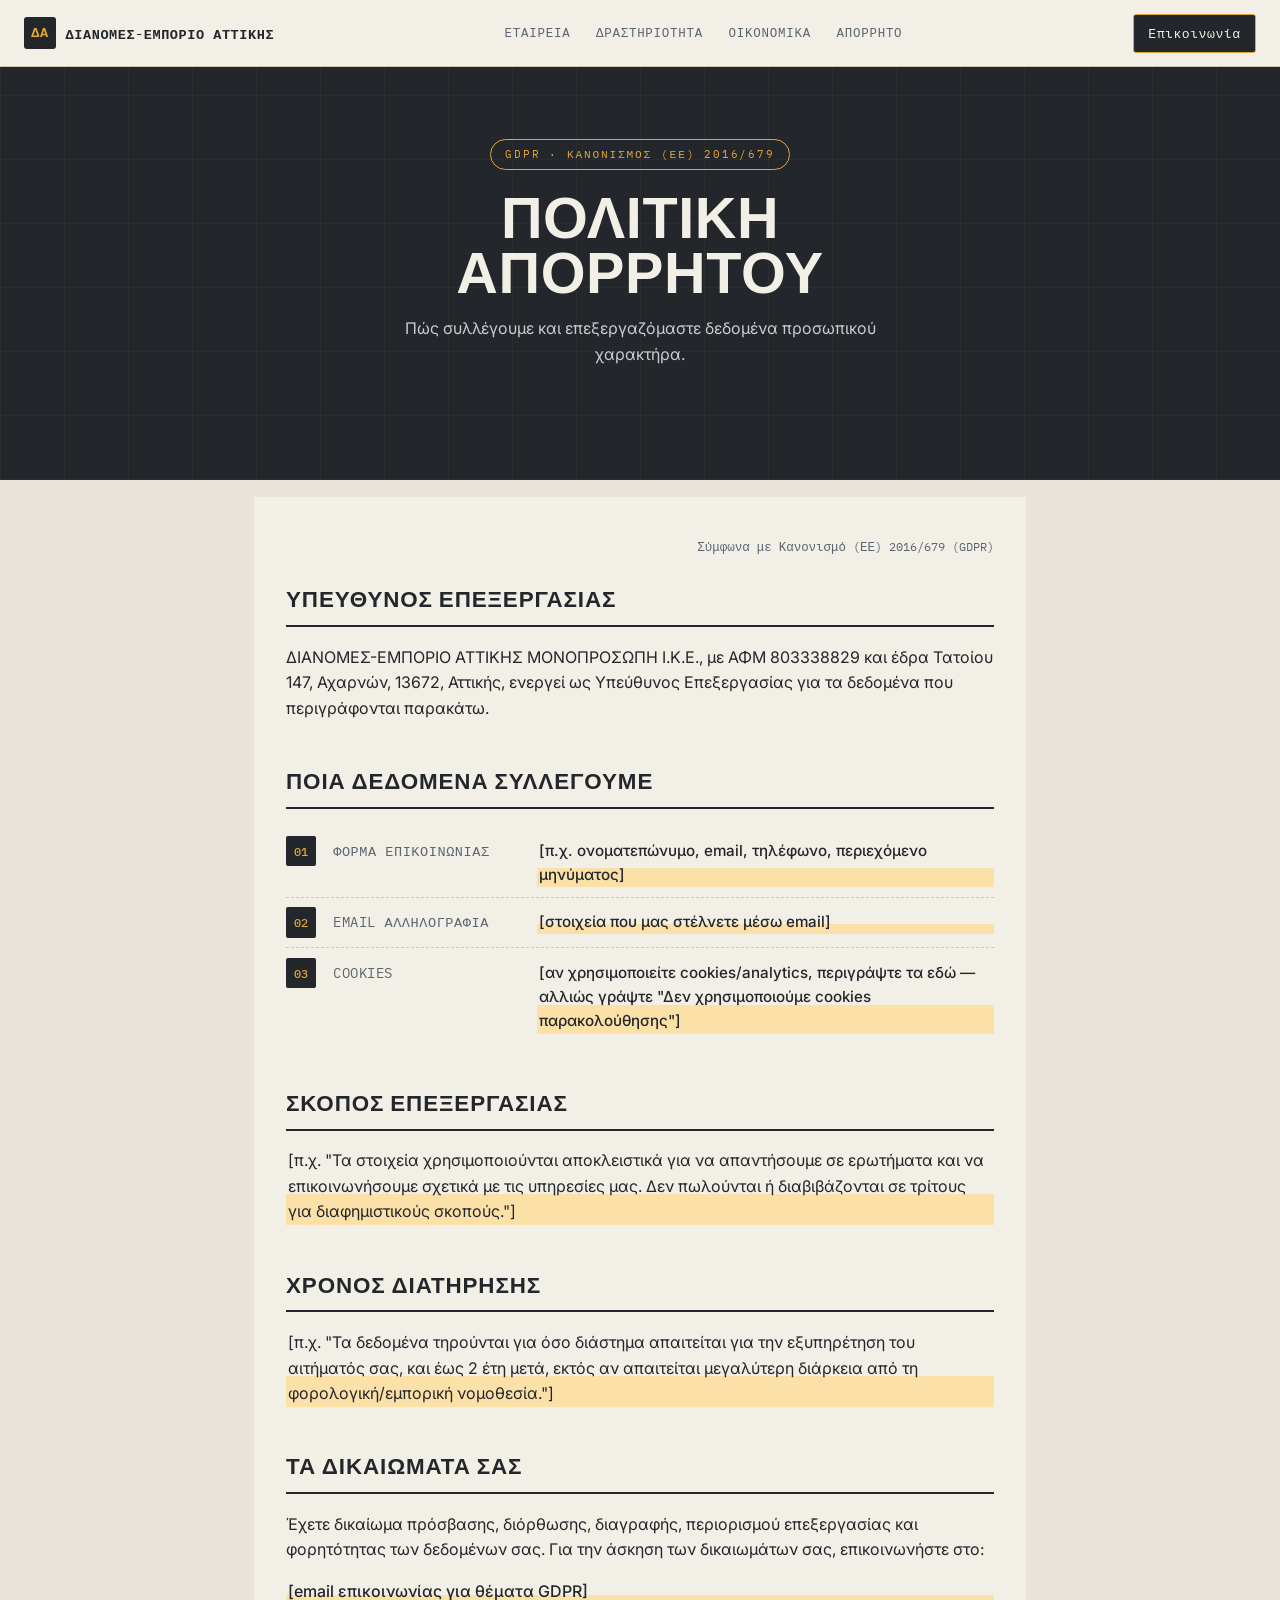
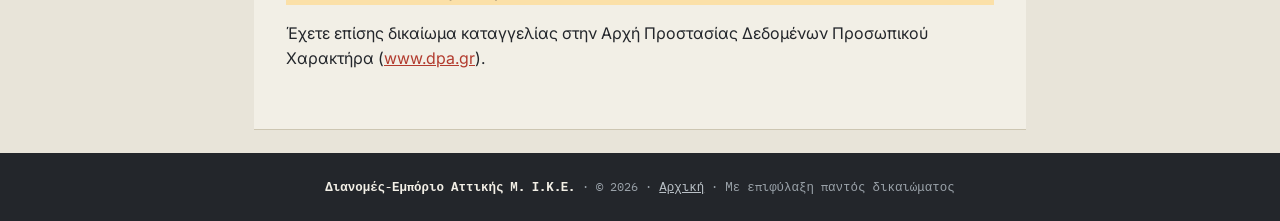
==== privacy.html @ b938668a "Add files via upload" ====
<!DOCTYPE html>
<html lang="el">
<head>
<meta charset="UTF-8">
<meta name="viewport" content="width=device-width, initial-scale=1.0">
<title>Πολιτική Απορρήτου — Διανομές-Εμπόριο Αττικής Μ. Ι.Κ.Ε.</title>
<link rel="preconnect" href="https://fonts.googleapis.com">
<link rel="preconnect" href="https://fonts.gstatic.com" crossorigin>
<link href="https://fonts.googleapis.com/css2?family=Big+Shoulders+Display:wght@600;800&family=Inter:wght@400;500;600&family=IBM+Plex+Mono:wght@400;500&display=swap" rel="stylesheet">
<link rel="stylesheet" href="style.css">
</head>
<body>

<div class="topnav">
  <a class="brand" href="index.html">
    <span class="mark">ΔΑ</span>
    ΔΙΑΝΟΜΕΣ-ΕΜΠΟΡΙΟ ΑΤΤΙΚΗΣ
  </a>
  <ul>
    <li><a href="index.html#company">Εταιρεία</a></li>
    <li><a href="index.html#activity">Δραστηριότητα</a></li>
    <li><a href="index.html#financials">Οικονομικά</a></li>
    <li><a href="privacy.html">Απόρρητο</a></li>
  </ul>
  <a class="btn cta" href="mailto:PLACEHOLDER@example.gr">Επικοινωνία</a>
</div>

<section class="hero">
  <div class="hero-inner">
    <span class="pill">GDPR · Κανονισμός (ΕΕ) 2016/679</span>
    <h1>Πολιτική<br>Απορρήτου</h1>
    <p class="lede">Πώς συλλέγουμε και επεξεργαζόμαστε δεδομένα προσωπικού χαρακτήρα.</p>
  </div>
</section>

<main>
  <div class="sheet">
    <p class="doc-no">Σύμφωνα με Κανονισμό (ΕΕ) 2016/679 (GDPR)</p>

    <section>
      <h2>Υπεύθυνος Επεξεργασίας</h2>
      <p>ΔΙΑΝΟΜΕΣ-ΕΜΠΟΡΙΟ ΑΤΤΙΚΗΣ ΜΟΝΟΠΡΟΣΩΠΗ Ι.Κ.Ε., με ΑΦΜ 803338829 και έδρα Τατοίου 147, Αχαρνών, 13672, Αττικής, ενεργεί ως Υπεύθυνος Επεξεργασίας για τα δεδομένα που περιγράφονται παρακάτω.</p>
    </section>

    <section>
      <h2>Ποια Δεδομένα Συλλέγουμε</h2>
      <div class="manifest-row">
        <span class="idx">01</span>
        <span class="label">Φόρμα Επικοινωνίας</span>
        <span class="value placeholder">[π.χ. ονοματεπώνυμο, email, τηλέφωνο, περιεχόμενο μηνύματος]</span>
      </div>
      <div class="manifest-row">
        <span class="idx">02</span>
        <span class="label">Email Αλληλογραφία</span>
        <span class="value placeholder">[στοιχεία που μας στέλνετε μέσω email]</span>
      </div>
      <div class="manifest-row">
        <span class="idx">03</span>
        <span class="label">Cookies</span>
        <span class="value placeholder">[αν χρησιμοποιείτε cookies/analytics, περιγράψτε τα εδώ — αλλιώς γράψτε "Δεν χρησιμοποιούμε cookies παρακολούθησης"]</span>
      </div>
    </section>

    <section>
      <h2>Σκοπός Επεξεργασίας</h2>
      <p class="placeholder">[π.χ. "Τα στοιχεία χρησιμοποιούνται αποκλειστικά για να απαντήσουμε σε ερωτήματα και να επικοινωνήσουμε σχετικά με τις υπηρεσίες μας. Δεν πωλούνται ή διαβιβάζονται σε τρίτους για διαφημιστικούς σκοπούς."]</p>
    </section>

    <section>
      <h2>Χρόνος Διατήρησης</h2>
      <p class="placeholder">[π.χ. "Τα δεδομένα τηρούνται για όσο διάστημα απαιτείται για την εξυπηρέτηση του αιτήματός σας, και έως 2 έτη μετά, εκτός αν απαιτείται μεγαλύτερη διάρκεια από τη φορολογική/εμπορική νομοθεσία."]</p>
    </section>

    <section>
      <h2>Τα Δικαιώματά σας</h2>
      <p>Έχετε δικαίωμα πρόσβασης, διόρθωσης, διαγραφής, περιορισμού επεξεργασίας και φορητότητας των δεδομένων σας. Για την άσκηση των δικαιωμάτων σας, επικοινωνήστε στο:</p>
      <p class="value placeholder">[email επικοινωνίας για θέματα GDPR]</p>
      <p>Έχετε επίσης δικαίωμα καταγγελίας στην Αρχή Προστασίας Δεδομένων Προσωπικού Χαρακτήρα (<a href="https://www.dpa.gr" target="_blank" rel="noopener">www.dpa.gr</a>).</p>
    </section>

  </div>
</main>

<footer>
  <strong>Διανομές-Εμπόριο Αττικής Μ. Ι.Κ.Ε.</strong> · © <span id="year"></span> · <a href="index.html">Αρχική</a> · Με επιφύλαξη παντός δικαιώματος
</footer>

<script>
  document.getElementById('year').textContent = new Date().getFullYear();
</script>

</body>
</html>
---- style.css ----
:root{
  --ink:#23262b;
  --paper:#e8e4d9;
  --paper-raised:#f2efe6;
  --steel:#5b6570;
  --signal:#e2a53a;
  --stamp:#b23b2e;
  --line:#cdc6b2;
}
*{box-sizing:border-box}
html{scroll-behavior:smooth}
@media (prefers-reduced-motion: reduce){ html{scroll-behavior:auto} }

body{
  margin:0;
  background:var(--paper);
  color:var(--ink);
  font-family:'Inter',Arial,sans-serif;
  line-height:1.6;
}

a{color:var(--stamp)}
a:focus-visible, button:focus-visible{
  outline:3px solid var(--signal);
  outline-offset:2px;
}

/* ===== HEADER: crate stencil band ===== */
.band{
  background:var(--ink);
  color:var(--paper-raised);
  padding:3.5rem 1.5rem 3rem;
  position:relative;
  overflow:hidden;
}
.band-inner{
  max-width:820px;
  margin:0 auto;
  position:relative;
}
.eyebrow{
  font-family:'IBM Plex Mono',monospace;
  font-size:.78rem;
  letter-spacing:.18em;
  text-transform:uppercase;
  color:var(--signal);
  margin:0 0 .9rem;
}
h1{
  font-family:'Big Shoulders Display',sans-serif;
  font-weight:800;
  text-transform:uppercase;
  font-size:clamp(2.4rem, 7vw, 4.4rem);
  line-height:.92;
  letter-spacing:.01em;
  margin:0 0 .6rem;
  color:var(--paper-raised);
}
.tagline{
  font-family:'IBM Plex Mono',monospace;
  font-size:.95rem;
  color:#b9c0c6;
  max-width:38ch;
  margin:0;
}

/* stamp signature element */
.stamp{
  position:absolute;
  top:-.5rem;
  right:0;
  transform:rotate(-9deg);
  border:3px solid var(--stamp);
  color:var(--stamp);
  background:rgba(178,59,46,.06);
  font-family:'IBM Plex Mono',monospace;
  font-size:.72rem;
  letter-spacing:.14em;
  text-transform:uppercase;
  padding:.5rem .8rem;
  border-radius:3px;
  line-height:1.3;
  text-align:center;
}
.stamp span{display:block}
.stamp .big{font-size:.9rem;font-weight:700;letter-spacing:.08em}

/* nav between pages, sits inside the band */
nav.pages{
  margin-top:1.6rem;
  display:flex;
  gap:1.2rem;
  font-family:'IBM Plex Mono',monospace;
  font-size:.85rem;
  text-transform:uppercase;
  letter-spacing:.06em;
}
nav.pages a{
  color:#b9c0c6;
  text-decoration:none;
  padding-bottom:.2rem;
  border-bottom:2px solid transparent;
}
nav.pages a:hover, nav.pages a[aria-current="page"]{
  color:var(--signal);
  border-bottom-color:var(--signal);
}

/* ===== MAIN: manifest sheet ===== */
main{
  max-width:820px;
  margin:0 auto;
  padding:0 1.5rem;
}
.sheet{
  background:var(--paper-raised);
  margin-top:-1.5rem;
  padding:2.5rem 2rem 1rem;
  box-shadow:0 1px 0 var(--line);
  position:relative;
  z-index:1;
}
.doc-no{
  font-family:'IBM Plex Mono',monospace;
  font-size:.78rem;
  color:var(--steel);
  text-align:right;
  margin:0 0 1.5rem;
}

section{margin-bottom:2.6rem}
h2{
  font-family:'Big Shoulders Display',sans-serif;
  font-weight:700;
  text-transform:uppercase;
  letter-spacing:.04em;
  font-size:1.4rem;
  color:var(--ink);
  margin:0 0 1.1rem;
  padding-bottom:.5rem;
  border-bottom:2px solid var(--ink);
}

/* manifest rows */
.manifest-row{
  display:grid;
  grid-template-columns:2.2rem 12rem 1fr;
  gap:.75rem;
  align-items:baseline;
  padding:.6rem 0;
  border-bottom:1px dashed var(--line);
  font-size:.95rem;
}
.manifest-row:last-child{border-bottom:none}
.idx{
  font-family:'IBM Plex Mono',monospace;
  color:var(--signal);
  background:var(--ink);
  display:inline-flex;
  align-items:center;
  justify-content:center;
  width:1.9rem;
  height:1.9rem;
  border-radius:2px;
  font-size:.75rem;
  font-weight:500;
}
.label{
  font-family:'IBM Plex Mono',monospace;
  color:var(--steel);
  font-size:.85rem;
  text-transform:uppercase;
  letter-spacing:.04em;
}
.value{font-weight:500}
.placeholder{
  background:linear-gradient(transparent 60%, #fbe0a8 60%);
  padding:0 .1em;
}

p{margin:0 0 1rem}
p:last-child{margin-bottom:0}

.attachment{
  display:inline-flex;
  align-items:center;
  gap:.5rem;
  font-family:'IBM Plex Mono',monospace;
  font-size:.9rem;
  padding:.6rem 1rem;
  border:1px solid var(--ink);
  border-radius:3px;
  text-decoration:none;
  color:var(--ink);
  background:var(--paper);
}
.attachment:hover{background:var(--signal);border-color:var(--signal)}
.attachment::before{content:"⤓";font-size:1rem}

/* ===== FOOTER ===== */
footer{
  background:var(--ink);
  color:#9aa2a9;
  margin-top:1.5rem;
  padding:1.5rem;
  font-family:'IBM Plex Mono',monospace;
  font-size:.78rem;
  text-align:center;
}
footer strong{color:var(--paper-raised)}
footer a{color:#b9c0c6}

@media (max-width:560px){
  .manifest-row{grid-template-columns:1.8rem 1fr;grid-template-areas:"idx label" "val val"}
  .idx{grid-area:idx}
  .label{grid-area:label}
  .value{grid-area:val;padding-left:2.55rem}
  .stamp{position:static;transform:rotate(-3deg);display:inline-block;margin-top:1.2rem}
  nav.pages{flex-wrap:wrap;gap:.8rem 1.2rem}
}

/* ===== v2: nav + hero + card layout additions ===== */
.topnav{
  position:sticky;
  top:0;
  z-index:50;
  background:var(--paper-raised);
  border-bottom:1px solid var(--line);
  display:flex;
  align-items:center;
  justify-content:space-between;
  padding:.85rem 1.5rem;
  font-family:'IBM Plex Mono',monospace;
}
.topnav .brand{
  display:flex;
  align-items:center;
  gap:.6rem;
  font-weight:600;
  font-size:.85rem;
  text-transform:uppercase;
  letter-spacing:.04em;
  color:var(--ink);
  text-decoration:none;
}
.topnav .mark{
  width:2rem;height:2rem;
  background:var(--ink);
  color:var(--signal);
  border-radius:3px;
  display:flex;align-items:center;justify-content:center;
  font-weight:700;
  font-size:.85rem;
}
.topnav ul{
  list-style:none;
  display:flex;
  gap:1.6rem;
  margin:0;padding:0;
  font-size:.78rem;
  letter-spacing:.06em;
  text-transform:uppercase;
}
.topnav a{color:var(--steel);text-decoration:none}
.topnav a:hover{color:var(--stamp)}
.topnav .cta{
  background:var(--ink);
  color:var(--paper-raised)!important;
  padding:.5rem .9rem;
  border-radius:3px;
}
.topnav .cta:hover{background:var(--stamp)}

/* hero v2: crate-line pattern instead of photo */
.hero{
  background:
    repeating-linear-gradient(90deg, rgba(226,165,58,.05) 0 1px, transparent 1px 64px),
    repeating-linear-gradient(0deg, rgba(226,165,58,.05) 0 1px, transparent 1px 64px),
    var(--ink);
  color:var(--paper-raised);
  padding:4.5rem 1.5rem 5rem;
  text-align:center;
  position:relative;
  overflow:hidden;
}
.hero-inner{max-width:760px;margin:0 auto;position:relative}
.pill{
  display:inline-block;
  font-family:'IBM Plex Mono',monospace;
  font-size:.7rem;
  letter-spacing:.16em;
  text-transform:uppercase;
  color:var(--signal);
  border:1px solid var(--signal);
  border-radius:999px;
  padding:.35rem .9rem;
  margin-bottom:1.2rem;
}
.hero h1{
  font-family:'Big Shoulders Display',sans-serif;
  font-weight:800;
  text-transform:uppercase;
  font-size:clamp(2rem,6vw,3.6rem);
  line-height:.95;
  margin:0 0 1.1rem;
  color:var(--paper-raised);
}
.hero p.lede{
  font-family:'Inter',sans-serif;
  font-size:1rem;
  color:#c7cdd2;
  max-width:52ch;
  margin:0 auto 2rem;
}
.hero-actions{display:flex;gap:1rem;justify-content:center;flex-wrap:wrap}
.btn{
  font-family:'IBM Plex Mono',monospace;
  font-size:.82rem;
  letter-spacing:.04em;
  text-decoration:none;
  padding:.75rem 1.4rem;
  border-radius:3px;
  border:1px solid var(--signal);
}
.btn.primary{background:var(--signal);color:var(--ink);font-weight:600}
.btn.primary:hover{background:#f0b555}
.btn.ghost{color:var(--paper-raised);border-color:#5a6169}
.btn.ghost:hover{border-color:var(--paper-raised)}

/* section wrapper for anchor sections */
.section-wrap{max-width:820px;margin:0 auto;padding:3.2rem 1.5rem}
.section-wrap .eyebrow{
  font-family:'IBM Plex Mono',monospace;
  font-size:.75rem;
  letter-spacing:.16em;
  text-transform:uppercase;
  color:var(--stamp);
  margin:0 0 .5rem;
}
.section-wrap h2.big{
  font-family:'Big Shoulders Display',sans-serif;
  font-weight:800;
  text-transform:uppercase;
  font-size:1.8rem;
  margin:0 0 .6rem;
  border:none;
  padding:0;
}
.section-wrap .lede{color:var(--steel);max-width:60ch;margin:0 0 1.8rem}

/* identity table: 2-col label/value grid */
.id-table{
  background:var(--paper-raised);
  border:1px solid var(--line);
  border-radius:4px;
  overflow:hidden;
}
.id-table .id-row{
  display:grid;
  grid-template-columns:1fr 1fr;
  border-bottom:1px solid var(--line);
}
.id-table .id-row:last-child{border-bottom:none}
.id-cell{padding:1rem 1.2rem}
.id-cell + .id-cell{border-left:1px dashed var(--line)}
.id-cell .k{
  display:block;
  font-family:'IBM Plex Mono',monospace;
  font-size:.72rem;
  text-transform:uppercase;
  letter-spacing:.06em;
  color:var(--steel);
  margin-bottom:.3rem;
}
.id-cell .v{font-weight:600}
@media (max-width:600px){
  .id-table .id-row{grid-template-columns:1fr}
  .id-cell + .id-cell{border-left:none;border-top:1px dashed var(--line)}
}

/* activity cards */
.cards{display:grid;grid-template-columns:1fr 1fr;gap:1.1rem;margin-top:1.6rem}
@media (max-width:600px){.cards{grid-template-columns:1fr}}
.card{
  background:var(--paper-raised);
  border:1px solid var(--line);
  border-radius:4px;
  padding:1.4rem;
}
.card .avatar{
  width:2.4rem;height:2.4rem;
  border-radius:50%;
  background:var(--ink);
  color:var(--signal);
  display:flex;align-items:center;justify-content:center;
  font-family:'IBM Plex Mono',monospace;
  font-weight:700;
  margin-bottom:.8rem;
}
.card h3{
  font-family:'Inter',sans-serif;
  font-size:1rem;
  font-weight:700;
  margin:0 0 .2rem;
}
.card .role{
  font-family:'IBM Plex Mono',monospace;
  font-size:.75rem;
  color:var(--stamp);
  text-transform:uppercase;
  letter-spacing:.04em;
  margin:0 0 .7rem;
}
.card p{font-size:.9rem;color:var(--steel);margin:0}

.section-alt{background:var(--paper-raised)}
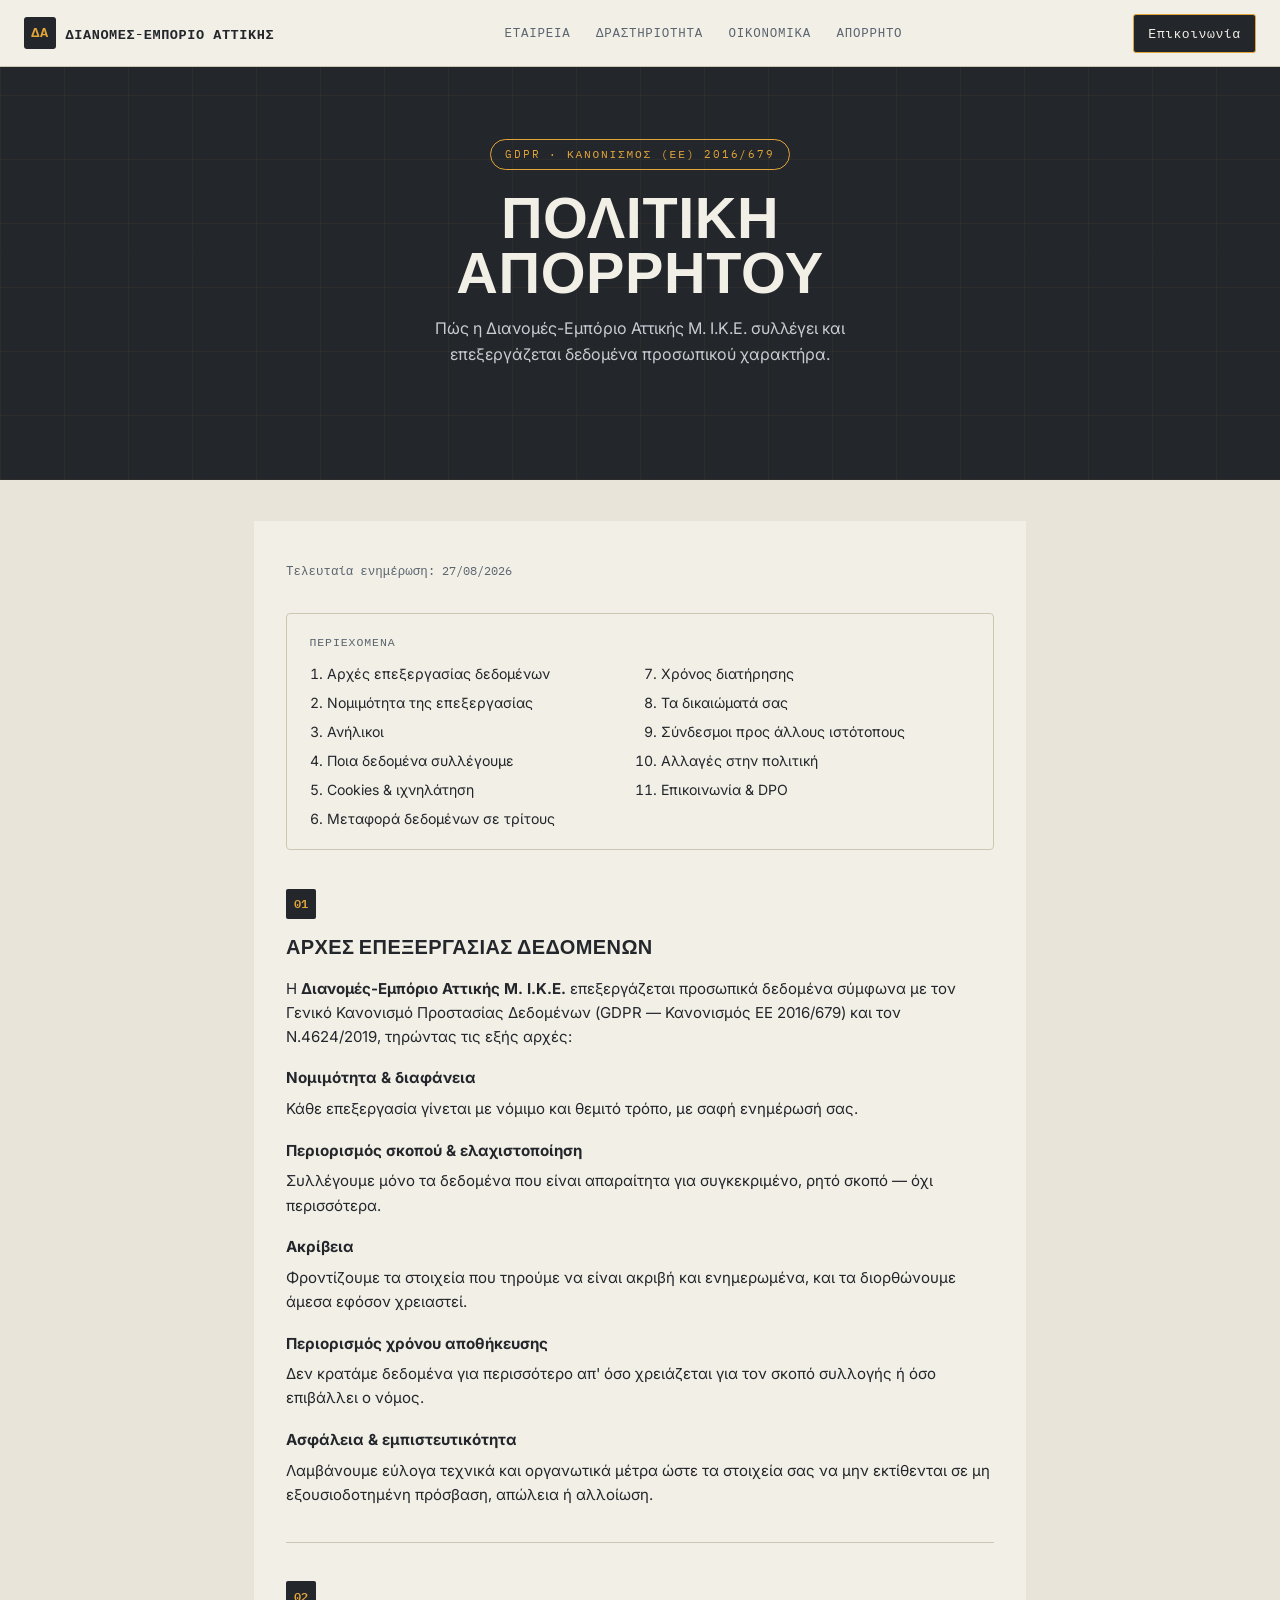
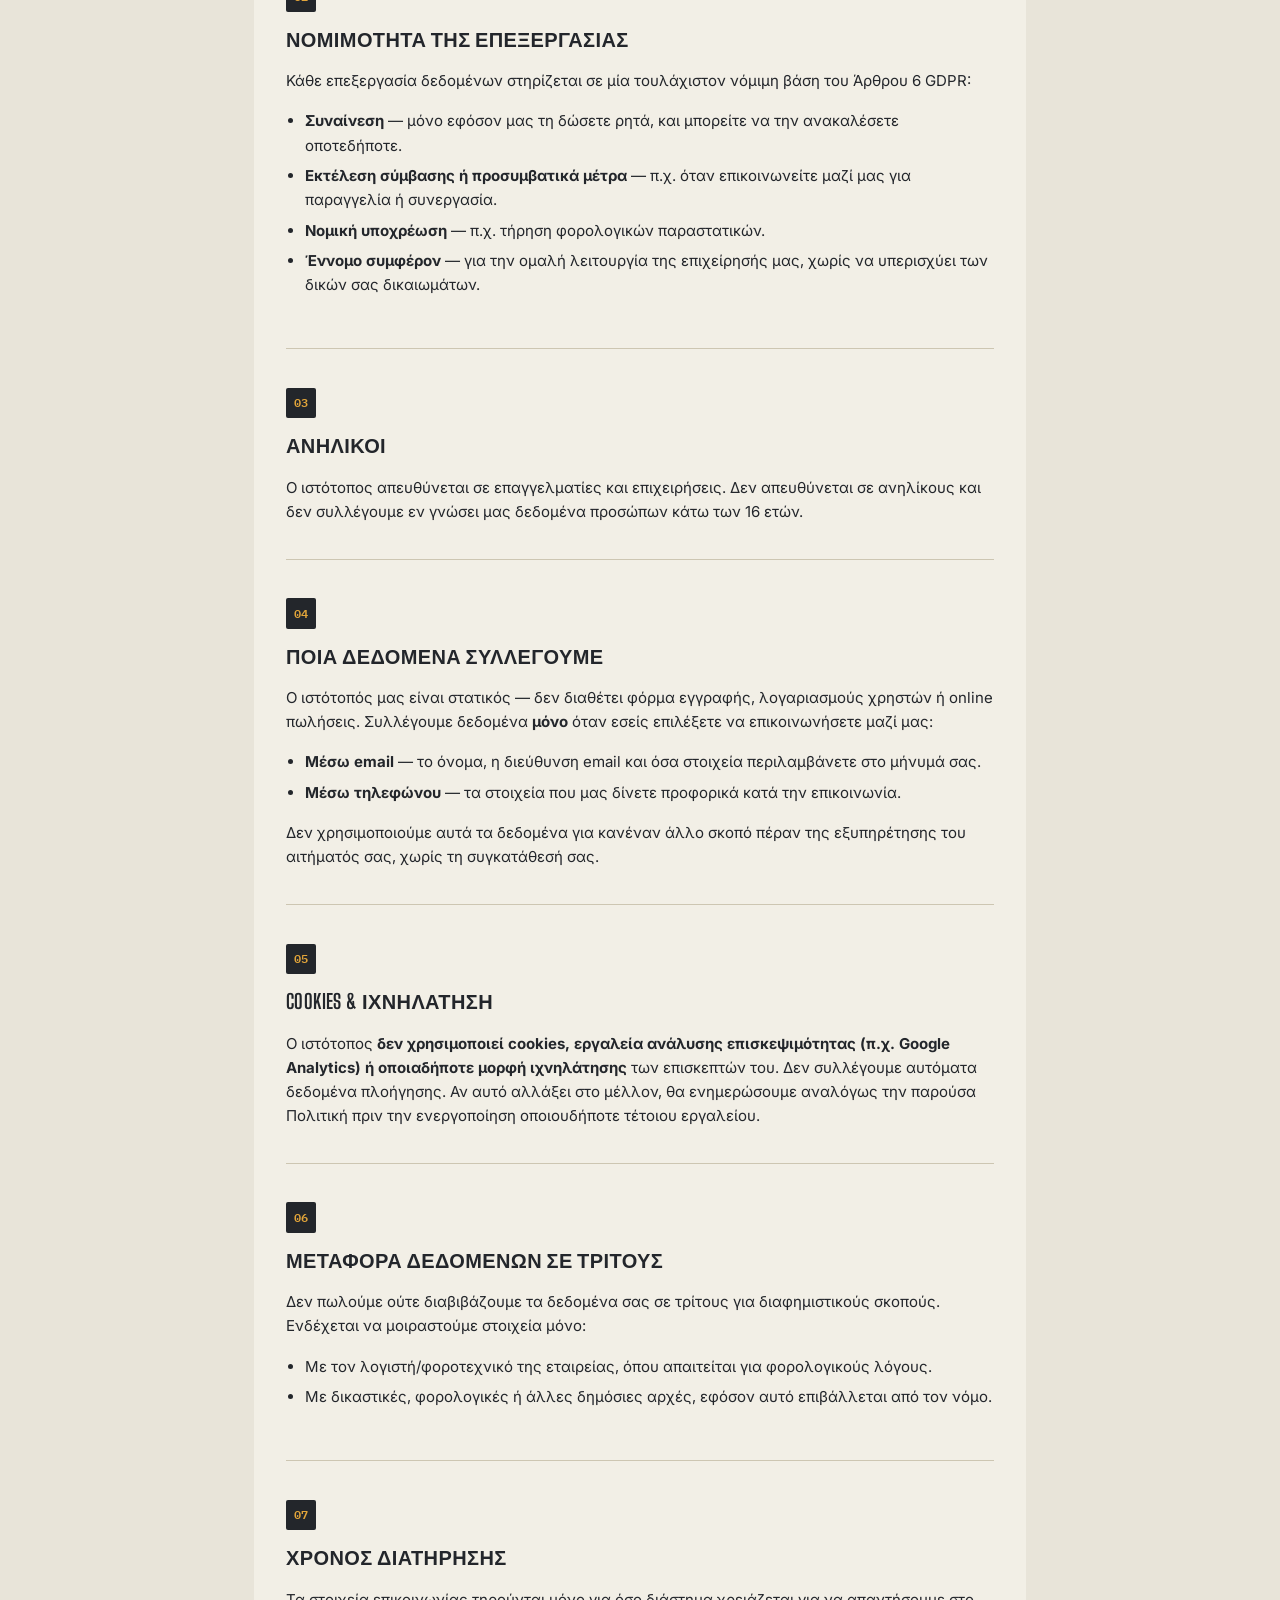
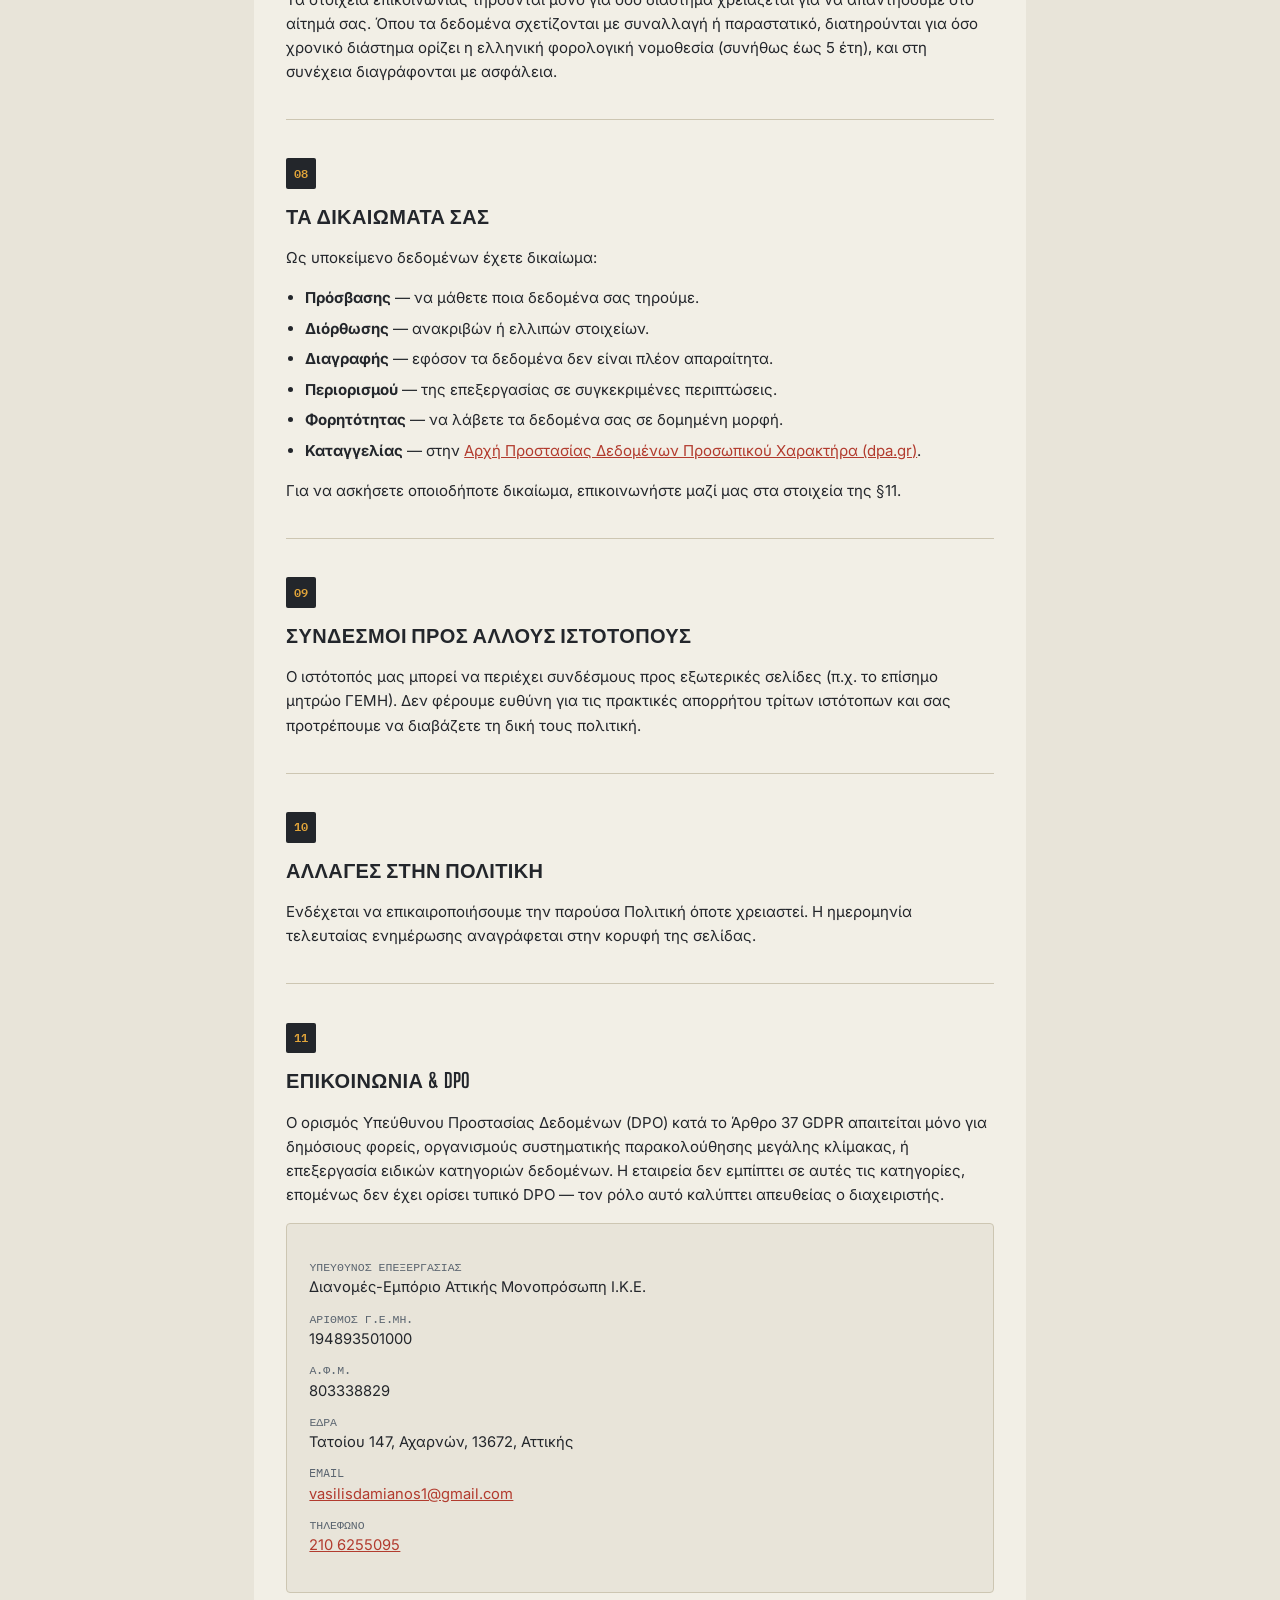
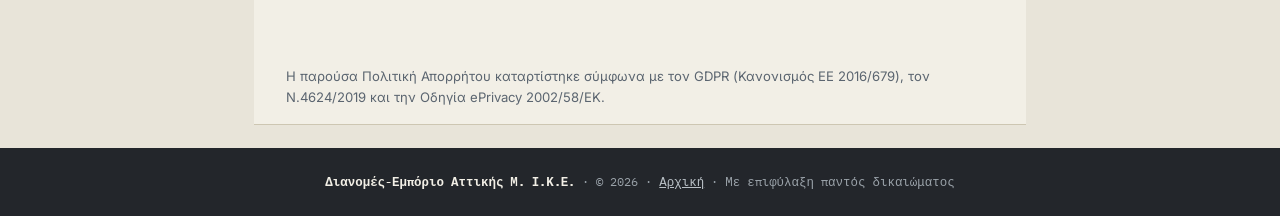
==== commit bd02ae50: "Add files via upload" ====
--- a/privacy.html
+++ b/privacy.html
@@ -6,8 +6,99 @@
 <title>Πολιτική Απορρήτου — Διανομές-Εμπόριο Αττικής Μ. Ι.Κ.Ε.</title>
 <link rel="preconnect" href="https://fonts.googleapis.com">
 <link rel="preconnect" href="https://fonts.gstatic.com" crossorigin>
-<link href="https://fonts.googleapis.com/css2?family=Big+Shoulders+Display:wght@600;800&family=Inter:wght@400;500;600&family=IBM+Plex+Mono:wght@400;500&display=swap" rel="stylesheet">
+<link href="https://fonts.googleapis.com/css2?family=Big+Shoulders+Display:wght@600;800&family=Inter:wght@400;500;600;700&family=IBM+Plex+Mono:wght@400;500;600&display=swap" rel="stylesheet">
 <link rel="stylesheet" href="style.css">
+<style>
+  .toc{
+    background:var(--paper-raised);
+    border:1px solid var(--line);
+    border-radius:4px;
+    padding:1.2rem 1.4rem;
+    margin-bottom:2.4rem;
+  }
+  .toc p.k{
+    font-family:'IBM Plex Mono',monospace;
+    font-size:.72rem;
+    text-transform:uppercase;
+    letter-spacing:.08em;
+    color:var(--steel);
+    margin:0 0 .7rem;
+  }
+  .toc ol{
+    columns:2;
+    gap:1.5rem;
+    margin:0;
+    padding-left:1.1rem;
+    font-size:.88rem;
+  }
+  .toc li{margin-bottom:.4rem}
+  .toc a{color:var(--ink);text-decoration:none}
+  .toc a:hover{color:var(--stamp)}
+  @media (max-width:560px){.toc ol{columns:1}}
+
+  .legal-section{
+    margin-bottom:2.4rem;
+    padding-bottom:2.2rem;
+    border-bottom:1px solid var(--line);
+    scroll-margin-top:5.5rem;
+  }
+  .legal-section:last-of-type{border-bottom:none}
+  .legal-section .num{
+    display:inline-flex;
+    align-items:center;
+    justify-content:center;
+    width:1.9rem;height:1.9rem;
+    background:var(--ink);
+    color:var(--signal);
+    border-radius:2px;
+    font-family:'IBM Plex Mono',monospace;
+    font-size:.78rem;
+    font-weight:600;
+    margin-bottom:.7rem;
+  }
+  .legal-section h2{
+    font-family:'Big Shoulders Display',sans-serif;
+    font-weight:700;
+    text-transform:uppercase;
+    letter-spacing:.02em;
+    font-size:1.25rem;
+    margin:0 0 .9rem;
+    border:none;
+    padding:0;
+  }
+  .legal-section h3{
+    font-family:'Inter',sans-serif;
+    font-size:.95rem;
+    font-weight:700;
+    margin:1.1rem 0 .4rem;
+  }
+  .legal-section p{font-size:.94rem}
+  .legal-section ul{margin:0 0 1rem;padding-left:1.2rem;font-size:.94rem}
+  .legal-section li{margin-bottom:.4rem}
+  .legal-section li b{font-family:'Inter',sans-serif}
+  .contact-box{
+    background:var(--paper);
+    border:1px solid var(--line);
+    border-radius:4px;
+    padding:1.2rem 1.4rem;
+    font-size:.92rem;
+  }
+  .contact-box dt{
+    font-family:'IBM Plex Mono',monospace;
+    font-size:.72rem;
+    text-transform:uppercase;
+    color:var(--steel);
+    margin-top:.6rem;
+  }
+  .contact-box dt:first-child{margin-top:0}
+  .contact-box dd{margin:0 0 0}
+  .updated{
+    font-family:'IBM Plex Mono',monospace;
+    font-size:.78rem;
+    color:var(--steel);
+    margin-bottom:2rem;
+  }
+</style>
 </head>
 <body>
 
@@ -22,62 +113,155 @@
     <li><a href="index.html#financials">Οικονομικά</a></li>
     <li><a href="privacy.html">Απόρρητο</a></li>
   </ul>
-  <a class="btn cta" href="mailto:PLACEHOLDER@example.gr">Επικοινωνία</a>
+  <a class="btn cta" href="mailto:vasilisdamianos1@gmail.com">Επικοινωνία</a>
 </div>
 
 <section class="hero">
   <div class="hero-inner">
     <span class="pill">GDPR · Κανονισμός (ΕΕ) 2016/679</span>
     <h1>Πολιτική<br>Απορρήτου</h1>
-    <p class="lede">Πώς συλλέγουμε και επεξεργαζόμαστε δεδομένα προσωπικού χαρακτήρα.</p>
+    <p class="lede">Πώς η Διανομές-Εμπόριο Αττικής Μ. Ι.Κ.Ε. συλλέγει και επεξεργάζεται δεδομένα προσωπικού χαρακτήρα.</p>
   </div>
 </section>
 
 <main>
-  <div class="sheet">
-    <p class="doc-no">Σύμφωνα με Κανονισμό (ΕΕ) 2016/679 (GDPR)</p>
-
-    <section>
-      <h2>Υπεύθυνος Επεξεργασίας</h2>
-      <p>ΔΙΑΝΟΜΕΣ-ΕΜΠΟΡΙΟ ΑΤΤΙΚΗΣ ΜΟΝΟΠΡΟΣΩΠΗ Ι.Κ.Ε., με ΑΦΜ 803338829 και έδρα Τατοίου 147, Αχαρνών, 13672, Αττικής, ενεργεί ως Υπεύθυνος Επεξεργασίας για τα δεδομένα που περιγράφονται παρακάτω.</p>
-    </section>
-
-    <section>
+  <div class="sheet" style="margin-top:2rem">
+    <p class="updated">Τελευταία ενημέρωση: 27/08/2026</p>
+
+    <nav class="toc" aria-label="Περιεχόμενα">
+      <p class="k">Περιεχόμενα</p>
+      <ol>
+        <li><a href="#archi">Αρχές επεξεργασίας δεδομένων</a></li>
+        <li><a href="#nomimotita">Νομιμότητα της επεξεργασίας</a></li>
+        <li><a href="#anilikoi">Ανήλικοι</a></li>
+        <li><a href="#sylloghi">Ποια δεδομένα συλλέγουμε</a></li>
+        <li><a href="#cookies">Cookies &amp; ιχνηλάτηση</a></li>
+        <li><a href="#metafora">Μεταφορά δεδομένων σε τρίτους</a></li>
+        <li><a href="#diatirisi">Χρόνος διατήρησης</a></li>
+        <li><a href="#dikaiomata">Τα δικαιώματά σας</a></li>
+        <li><a href="#syndeseis">Σύνδεσμοι προς άλλους ιστότοπους</a></li>
+        <li><a href="#changes">Αλλαγές στην πολιτική</a></li>
+        <li><a href="#contact">Επικοινωνία &amp; DPO</a></li>
+      </ol>
+    </nav>
+
+    <section class="legal-section" id="archi">
+      <span class="num">01</span>
+      <h2>Αρχές Επεξεργασίας Δεδομένων</h2>
+      <p>Η <b>Διανομές-Εμπόριο Αττικής Μ. Ι.Κ.Ε.</b> επεξεργάζεται προσωπικά δεδομένα σύμφωνα με τον Γενικό Κανονισμό Προστασίας Δεδομένων (GDPR — Κανονισμός ΕΕ 2016/679) και τον Ν.4624/2019, τηρώντας τις εξής αρχές:</p>
+      <h3>Νομιμότητα &amp; διαφάνεια</h3>
+      <p>Κάθε επεξεργασία γίνεται με νόμιμο και θεμιτό τρόπο, με σαφή ενημέρωσή σας.</p>
+      <h3>Περιορισμός σκοπού &amp; ελαχιστοποίηση</h3>
+      <p>Συλλέγουμε μόνο τα δεδομένα που είναι απαραίτητα για συγκεκριμένο, ρητό σκοπό — όχι περισσότερα.</p>
+      <h3>Ακρίβεια</h3>
+      <p>Φροντίζουμε τα στοιχεία που τηρούμε να είναι ακριβή και ενημερωμένα, και τα διορθώνουμε άμεσα εφόσον χρειαστεί.</p>
+      <h3>Περιορισμός χρόνου αποθήκευσης</h3>
+      <p>Δεν κρατάμε δεδομένα για περισσότερο απ' όσο χρειάζεται για τον σκοπό συλλογής ή όσο επιβάλλει ο νόμος.</p>
+      <h3>Ασφάλεια &amp; εμπιστευτικότητα</h3>
+      <p>Λαμβάνουμε εύλογα τεχνικά και οργανωτικά μέτρα ώστε τα στοιχεία σας να μην εκτίθενται σε μη εξουσιοδοτημένη πρόσβαση, απώλεια ή αλλοίωση.</p>
+    </section>
+
+    <section class="legal-section" id="nomimotita">
+      <span class="num">02</span>
+      <h2>Νομιμότητα της Επεξεργασίας</h2>
+      <p>Κάθε επεξεργασία δεδομένων στηρίζεται σε μία τουλάχιστον νόμιμη βάση του Άρθρου 6 GDPR:</p>
+      <ul>
+        <li><b>Συναίνεση</b> — μόνο εφόσον μας τη δώσετε ρητά, και μπορείτε να την ανακαλέσετε οποτεδήποτε.</li>
+        <li><b>Εκτέλεση σύμβασης ή προσυμβατικά μέτρα</b> — π.χ. όταν επικοινωνείτε μαζί μας για παραγγελία ή συνεργασία.</li>
+        <li><b>Νομική υποχρέωση</b> — π.χ. τήρηση φορολογικών παραστατικών.</li>
+        <li><b>Έννομο συμφέρον</b> — για την ομαλή λειτουργία της επιχείρησής μας, χωρίς να υπερισχύει των δικών σας δικαιωμάτων.</li>
+      </ul>
+    </section>
+
+    <section class="legal-section" id="anilikoi">
+      <span class="num">03</span>
+      <h2>Ανήλικοι</h2>
+      <p>Ο ιστότοπος απευθύνεται σε επαγγελματίες και επιχειρήσεις. Δεν απευθύνεται σε ανηλίκους και δεν συλλέγουμε εν γνώσει μας δεδομένα προσώπων κάτω των 16 ετών.</p>
+    </section>
+
+    <section class="legal-section" id="sylloghi">
+      <span class="num">04</span>
       <h2>Ποια Δεδομένα Συλλέγουμε</h2>
-      <div class="manifest-row">
-        <span class="idx">01</span>
-        <span class="label">Φόρμα Επικοινωνίας</span>
-        <span class="value placeholder">[π.χ. ονοματεπώνυμο, email, τηλέφωνο, περιεχόμενο μηνύματος]</span>
+      <p>Ο ιστότοπός μας είναι στατικός — δεν διαθέτει φόρμα εγγραφής, λογαριασμούς χρηστών ή online πωλήσεις. Συλλέγουμε δεδομένα <b>μόνο</b> όταν εσείς επιλέξετε να επικοινωνήσετε μαζί μας:</p>
+      <ul>
+        <li><b>Μέσω email</b> — το όνομα, η διεύθυνση email και όσα στοιχεία περιλαμβάνετε στο μήνυμά σας.</li>
+        <li><b>Μέσω τηλεφώνου</b> — τα στοιχεία που μας δίνετε προφορικά κατά την επικοινωνία.</li>
+      </ul>
+      <p>Δεν χρησιμοποιούμε αυτά τα δεδομένα για κανέναν άλλο σκοπό πέραν της εξυπηρέτησης του αιτήματός σας, χωρίς τη συγκατάθεσή σας.</p>
+    </section>
+
+    <section class="legal-section" id="cookies">
+      <span class="num">05</span>
+      <h2>Cookies &amp; Ιχνηλάτηση</h2>
+      <p>Ο ιστότοπος <b>δεν χρησιμοποιεί cookies, εργαλεία ανάλυσης επισκεψιμότητας (π.χ. Google Analytics) ή οποιαδήποτε μορφή ιχνηλάτησης</b> των επισκεπτών του. Δεν συλλέγουμε αυτόματα δεδομένα πλοήγησης. Αν αυτό αλλάξει στο μέλλον, θα ενημερώσουμε αναλόγως την παρούσα Πολιτική πριν την ενεργοποίηση οποιουδήποτε τέτοιου εργαλείου.</p>
+    </section>
+
+    <section class="legal-section" id="metafora">
+      <span class="num">06</span>
+      <h2>Μεταφορά Δεδομένων σε Τρίτους</h2>
+      <p>Δεν πωλούμε ούτε διαβιβάζουμε τα δεδομένα σας σε τρίτους για διαφημιστικούς σκοπούς. Ενδέχεται να μοιραστούμε στοιχεία μόνο:</p>
+      <ul>
+        <li>Με τον λογιστή/φοροτεχνικό της εταιρείας, όπου απαιτείται για φορολογικούς λόγους.</li>
+        <li>Με δικαστικές, φορολογικές ή άλλες δημόσιες αρχές, εφόσον αυτό επιβάλλεται από τον νόμο.</li>
+      </ul>
+    </section>
+
+    <section class="legal-section" id="diatirisi">
+      <span class="num">07</span>
+      <h2>Χρόνος Διατήρησης</h2>
+      <p>Τα στοιχεία επικοινωνίας τηρούνται μόνο για όσο διάστημα χρειάζεται για να απαντήσουμε στο αίτημά σας. Όπου τα δεδομένα σχετίζονται με συναλλαγή ή παραστατικό, διατηρούνται για όσο χρονικό διάστημα ορίζει η ελληνική φορολογική νομοθεσία (συνήθως έως 5 έτη), και στη συνέχεια διαγράφονται με ασφάλεια.</p>
+    </section>
+
+    <section class="legal-section" id="dikaiomata">
+      <span class="num">08</span>
+      <h2>Τα Δικαιώματά σας</h2>
+      <p>Ως υποκείμενο δεδομένων έχετε δικαίωμα:</p>
+      <ul>
+        <li><b>Πρόσβασης</b> — να μάθετε ποια δεδομένα σας τηρούμε.</li>
+        <li><b>Διόρθωσης</b> — ανακριβών ή ελλιπών στοιχείων.</li>
+        <li><b>Διαγραφής</b> — εφόσον τα δεδομένα δεν είναι πλέον απαραίτητα.</li>
+        <li><b>Περιορισμού</b> — της επεξεργασίας σε συγκεκριμένες περιπτώσεις.</li>
+        <li><b>Φορητότητας</b> — να λάβετε τα δεδομένα σας σε δομημένη μορφή.</li>
+        <li><b>Καταγγελίας</b> — στην <a href="https://www.dpa.gr" target="_blank" rel="noopener">Αρχή Προστασίας Δεδομένων Προσωπικού Χαρακτήρα (dpa.gr)</a>.</li>
+      </ul>
+      <p>Για να ασκήσετε οποιοδήποτε δικαίωμα, επικοινωνήστε μαζί μας στα στοιχεία της §11.</p>
+    </section>
+
+    <section class="legal-section" id="syndeseis">
+      <span class="num">09</span>
+      <h2>Σύνδεσμοι προς Άλλους Ιστότοπους</h2>
+      <p>Ο ιστότοπός μας μπορεί να περιέχει συνδέσμους προς εξωτερικές σελίδες (π.χ. το επίσημο μητρώο ΓΕΜΗ). Δεν φέρουμε ευθύνη για τις πρακτικές απορρήτου τρίτων ιστότοπων και σας προτρέπουμε να διαβάζετε τη δική τους πολιτική.</p>
+    </section>
+
+    <section class="legal-section" id="changes">
+      <span class="num">10</span>
+      <h2>Αλλαγές στην Πολιτική</h2>
+      <p>Ενδέχεται να επικαιροποιήσουμε την παρούσα Πολιτική όποτε χρειαστεί. Η ημερομηνία τελευταίας ενημέρωσης αναγράφεται στην κορυφή της σελίδας.</p>
+    </section>
+
+    <section class="legal-section" id="contact">
+      <span class="num">11</span>
+      <h2>Επικοινωνία &amp; DPO</h2>
+      <p>Ο ορισμός Υπεύθυνου Προστασίας Δεδομένων (DPO) κατά το Άρθρο 37 GDPR απαιτείται μόνο για δημόσιους φορείς, οργανισμούς συστηματικής παρακολούθησης μεγάλης κλίμακας, ή επεξεργασία ειδικών κατηγοριών δεδομένων. Η εταιρεία δεν εμπίπτει σε αυτές τις κατηγορίες, επομένως δεν έχει ορίσει τυπικό DPO — τον ρόλο αυτό καλύπτει απευθείας ο διαχειριστής.</p>
+      <div class="contact-box">
+        <dl>
+          <dt>Υπεύθυνος Επεξεργασίας</dt>
+          <dd>Διανομές-Εμπόριο Αττικής Μονοπρόσωπη Ι.Κ.Ε.</dd>
+          <dt>Αριθμός Γ.Ε.ΜΗ.</dt>
+          <dd>194893501000</dd>
+          <dt>Α.Φ.Μ.</dt>
+          <dd>803338829</dd>
+          <dt>Έδρα</dt>
+          <dd>Τατοίου 147, Αχαρνών, 13672, Αττικής</dd>
+          <dt>Email</dt>
+          <dd><a href="mailto:vasilisdamianos1@gmail.com">vasilisdamianos1@gmail.com</a></dd>
+          <dt>Τηλέφωνο</dt>
+          <dd><a href="tel:+302106255095">210 6255095</a></dd>
+        </dl>
       </div>
-      <div class="manifest-row">
-        <span class="idx">02</span>
-        <span class="label">Email Αλληλογραφία</span>
-        <span class="value placeholder">[στοιχεία που μας στέλνετε μέσω email]</span>
-      </div>
-      <div class="manifest-row">
-        <span class="idx">03</span>
-        <span class="label">Cookies</span>
-        <span class="value placeholder">[αν χρησιμοποιείτε cookies/analytics, περιγράψτε τα εδώ — αλλιώς γράψτε "Δεν χρησιμοποιούμε cookies παρακολούθησης"]</span>
-      </div>
-    </section>
-
-    <section>
-      <h2>Σκοπός Επεξεργασίας</h2>
-      <p class="placeholder">[π.χ. "Τα στοιχεία χρησιμοποιούνται αποκλειστικά για να απαντήσουμε σε ερωτήματα και να επικοινωνήσουμε σχετικά με τις υπηρεσίες μας. Δεν πωλούνται ή διαβιβάζονται σε τρίτους για διαφημιστικούς σκοπούς."]</p>
-    </section>
-
-    <section>
-      <h2>Χρόνος Διατήρησης</h2>
-      <p class="placeholder">[π.χ. "Τα δεδομένα τηρούνται για όσο διάστημα απαιτείται για την εξυπηρέτηση του αιτήματός σας, και έως 2 έτη μετά, εκτός αν απαιτείται μεγαλύτερη διάρκεια από τη φορολογική/εμπορική νομοθεσία."]</p>
-    </section>
-
-    <section>
-      <h2>Τα Δικαιώματά σας</h2>
-      <p>Έχετε δικαίωμα πρόσβασης, διόρθωσης, διαγραφής, περιορισμού επεξεργασίας και φορητότητας των δεδομένων σας. Για την άσκηση των δικαιωμάτων σας, επικοινωνήστε στο:</p>
-      <p class="value placeholder">[email επικοινωνίας για θέματα GDPR]</p>
-      <p>Έχετε επίσης δικαίωμα καταγγελίας στην Αρχή Προστασίας Δεδομένων Προσωπικού Χαρακτήρα (<a href="https://www.dpa.gr" target="_blank" rel="noopener">www.dpa.gr</a>).</p>
-    </section>
-
+    </section>
+
+    <p style="font-size:.82rem;color:var(--steel)">Η παρούσα Πολιτική Απορρήτου καταρτίστηκε σύμφωνα με τον GDPR (Κανονισμός ΕΕ 2016/679), τον Ν.4624/2019 και την Οδηγία ePrivacy 2002/58/ΕΚ.</p>
   </div>
 </main>
 
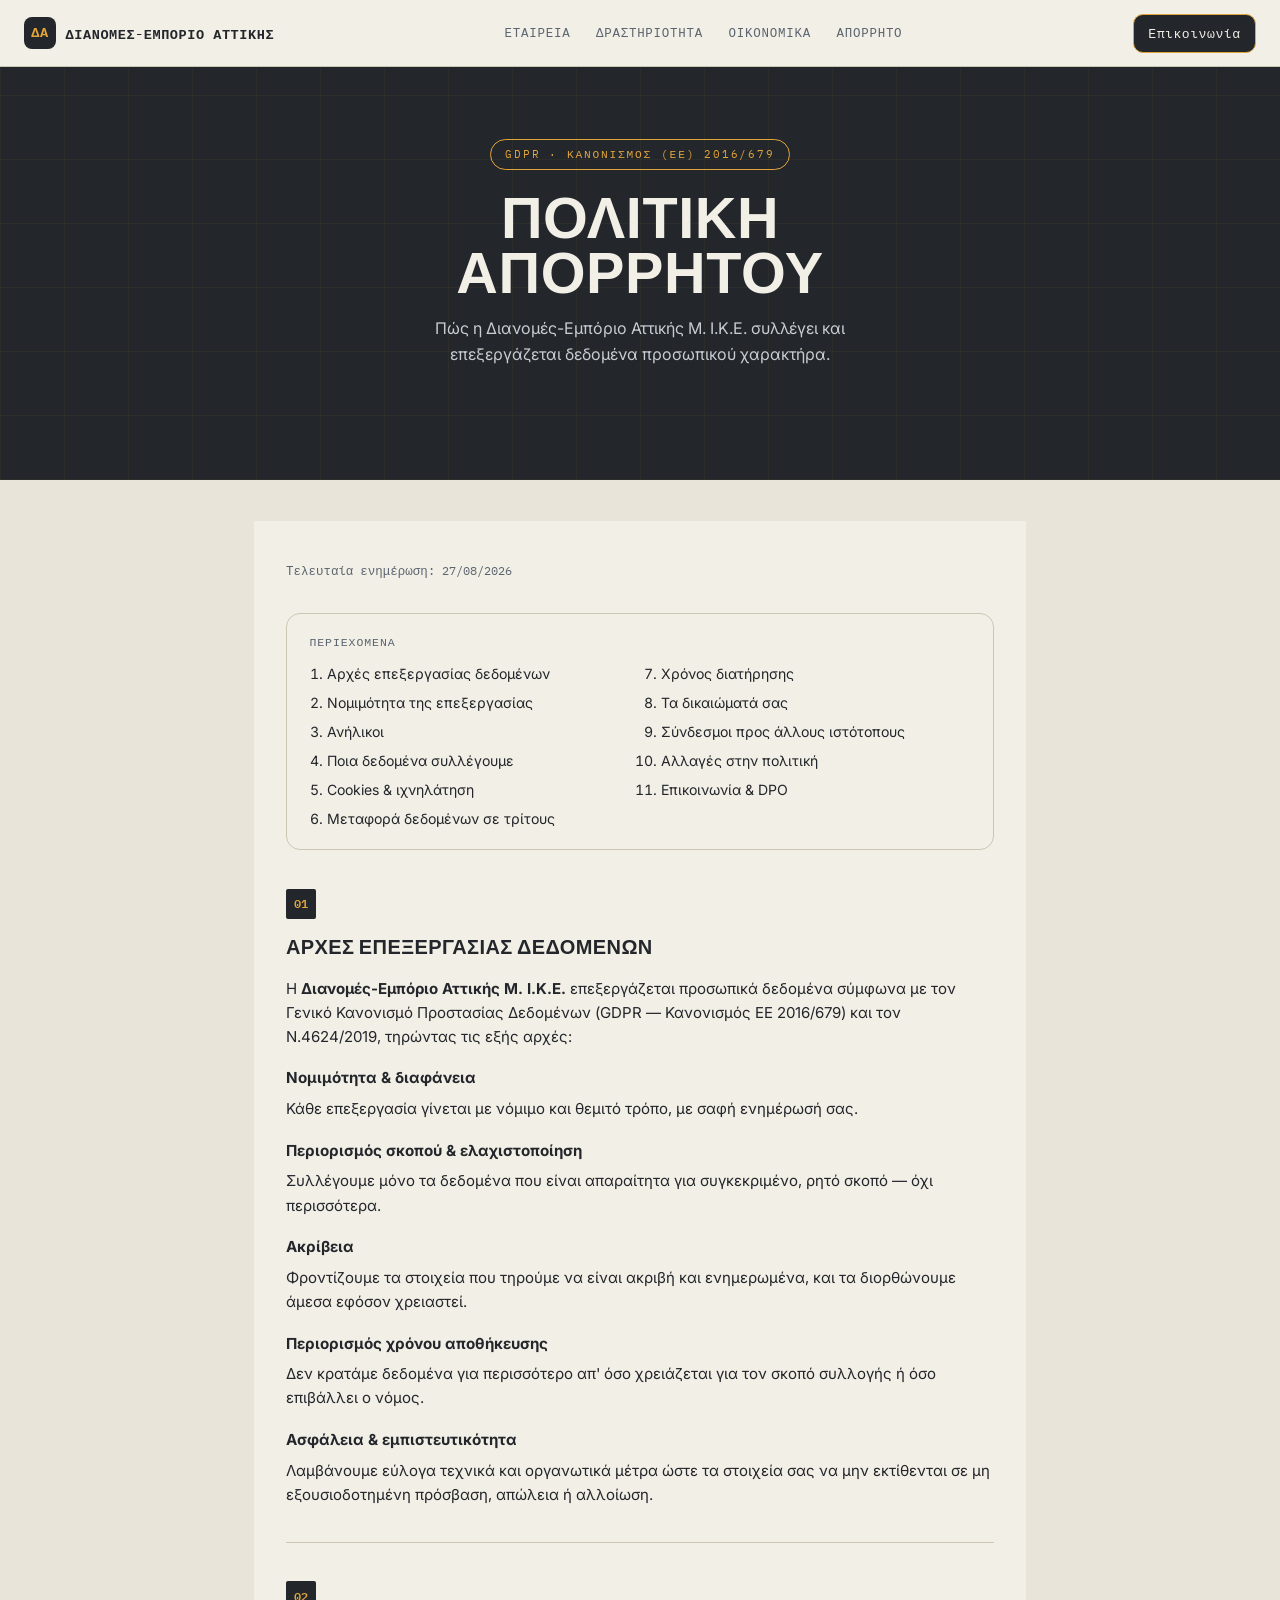
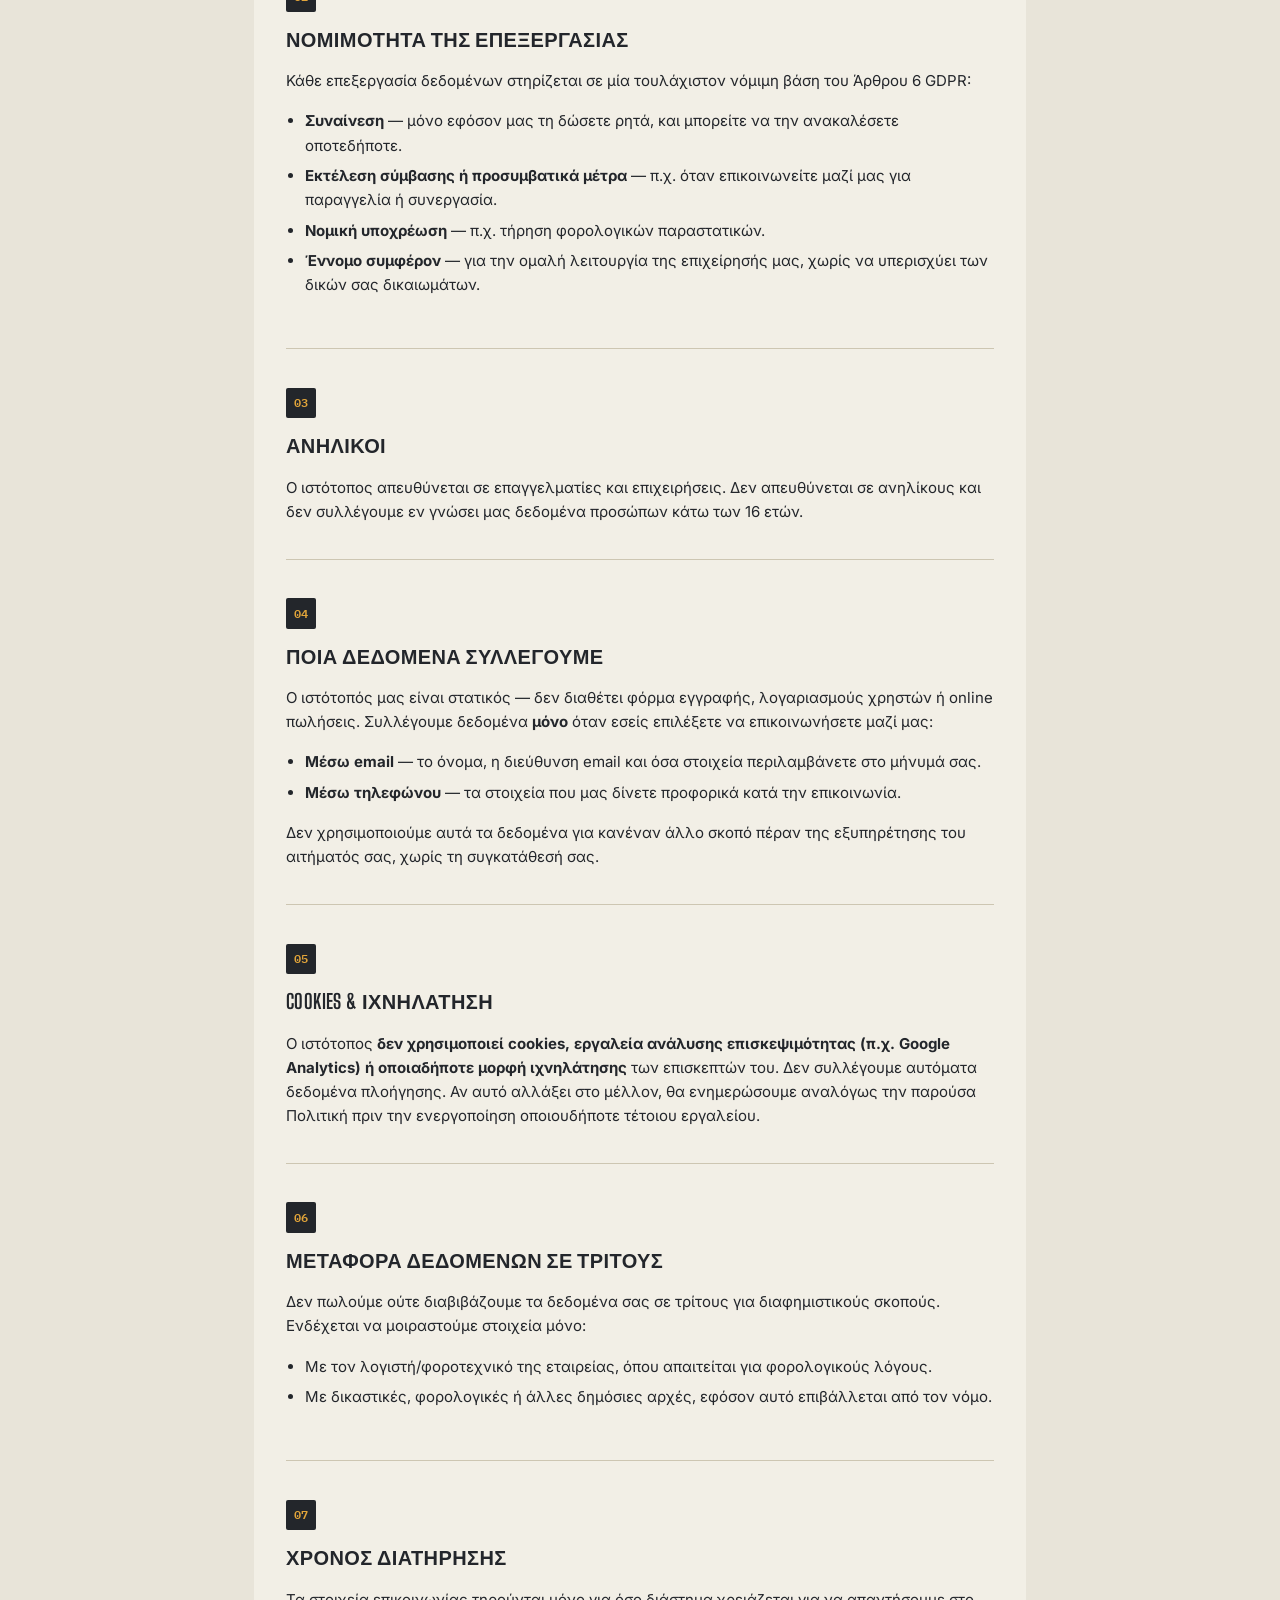
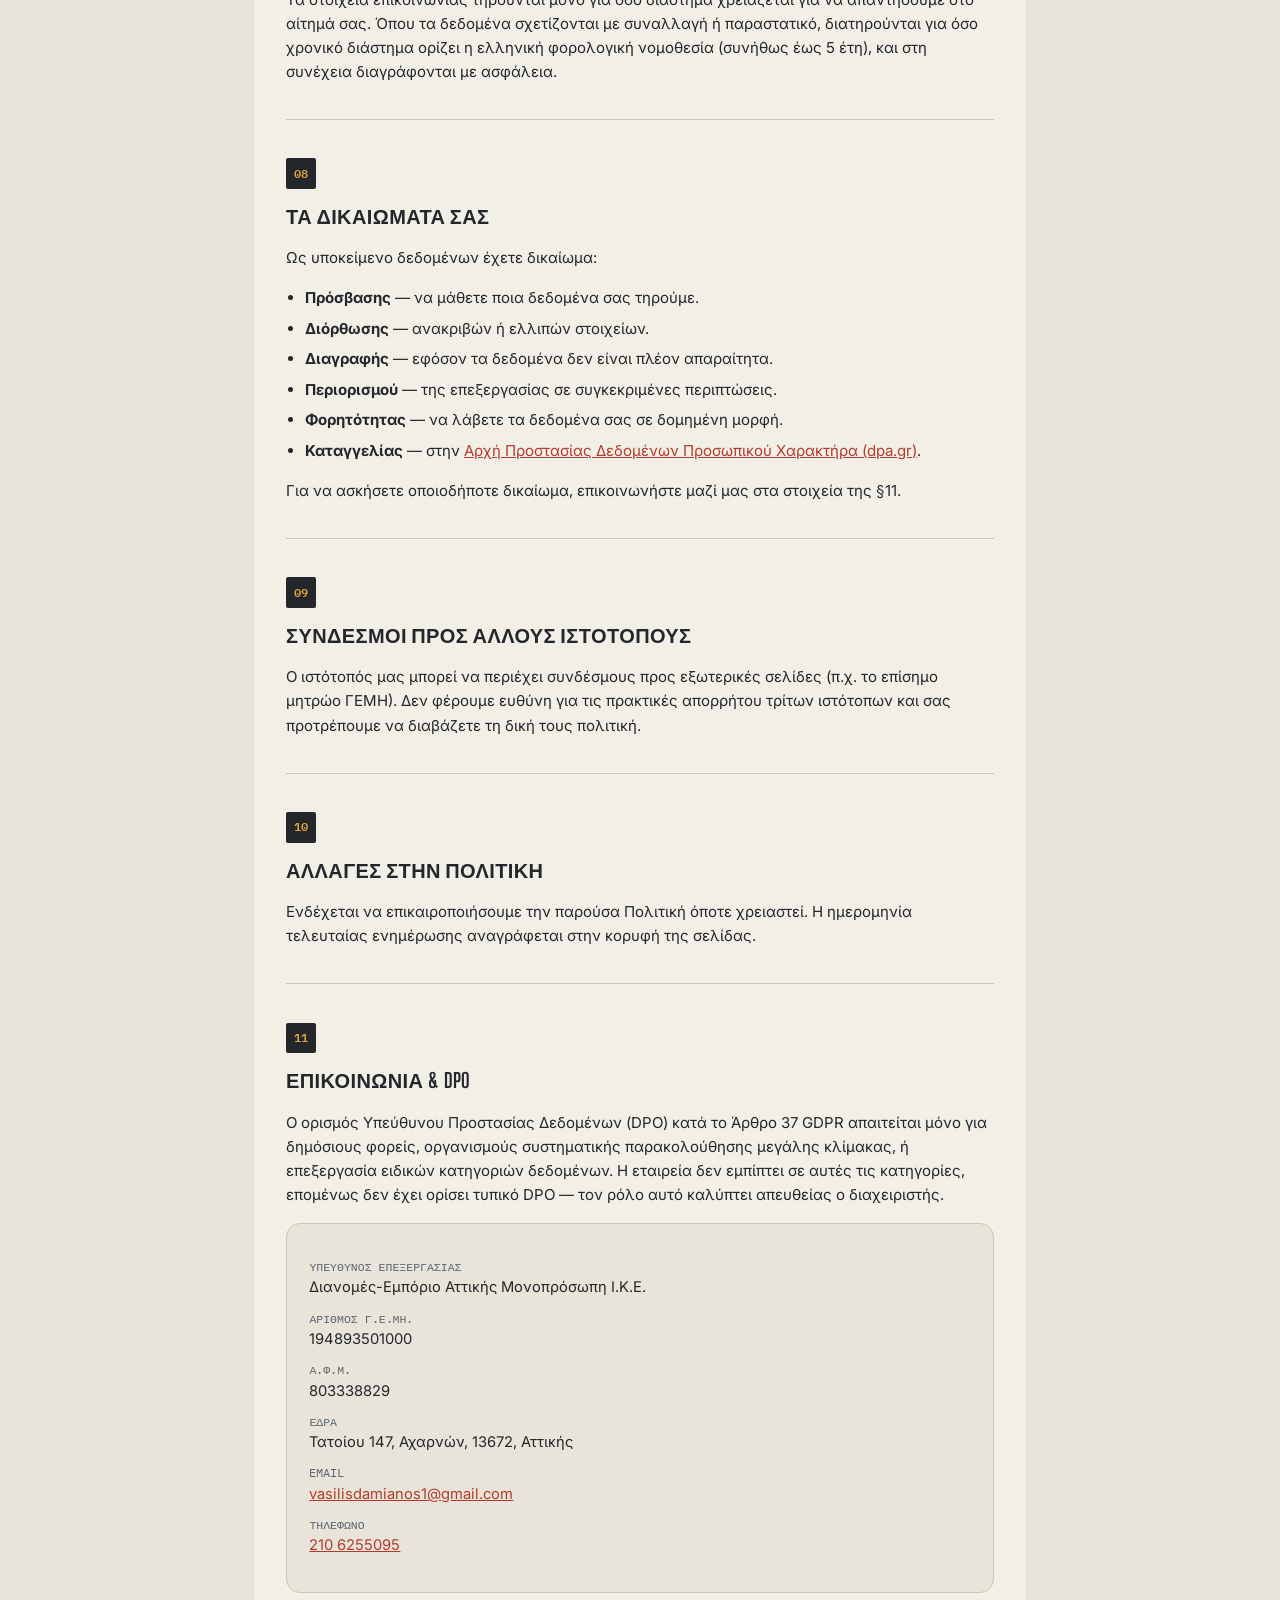
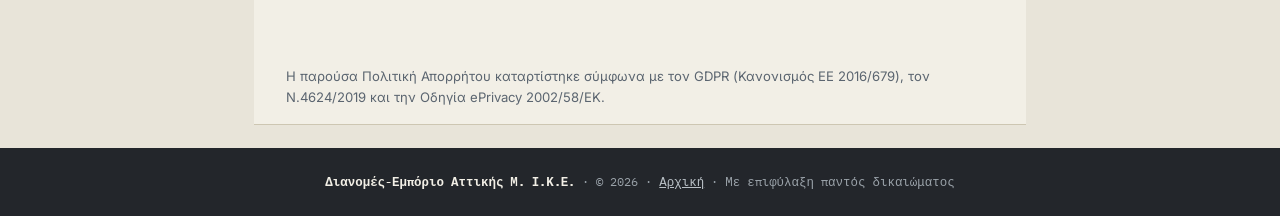
==== commit 32c86330: "Add files via upload" ====
--- a/privacy.html
+++ b/privacy.html
@@ -12,7 +12,7 @@
   .toc{
     background:var(--paper-raised);
     border:1px solid var(--line);
-    border-radius:4px;
+    border-radius:14px;
     padding:1.2rem 1.4rem;
     margin-bottom:2.4rem;
   }
@@ -79,7 +79,7 @@
   .contact-box{
     background:var(--paper);
     border:1px solid var(--line);
-    border-radius:4px;
+    border-radius:14px;
     padding:1.2rem 1.4rem;
     font-size:.92rem;
   }
--- a/style.css
+++ b/style.css
@@ -2,6 +2,7 @@
   --ink:#23262b;
   --paper:#e8e4d9;
   --paper-raised:#f2efe6;
+  --card:#fdfcf9;
   --steel:#5b6570;
   --signal:#e2a53a;
   --stamp:#b23b2e;
@@ -189,7 +190,7 @@
   font-size:.9rem;
   padding:.6rem 1rem;
   border:1px solid var(--ink);
-  border-radius:3px;
+  border-radius:10px;
   text-decoration:none;
   color:var(--ink);
   background:var(--paper);
@@ -247,7 +248,7 @@
   width:2rem;height:2rem;
   background:var(--ink);
   color:var(--signal);
-  border-radius:3px;
+  border-radius:8px;
   display:flex;align-items:center;justify-content:center;
   font-weight:700;
   font-size:.85rem;
@@ -267,7 +268,7 @@
   background:var(--ink);
   color:var(--paper-raised)!important;
   padding:.5rem .9rem;
-  border-radius:3px;
+  border-radius:10px;
 }
 .topnav .cta:hover{background:var(--stamp)}
 
@@ -312,6 +313,42 @@
   max-width:52ch;
   margin:0 auto 2rem;
 }
+.hero p.en-name{
+  font-family:'Inter',sans-serif;
+  font-style:italic;
+  font-size:.85rem;
+  color:#9aa2a9;
+  margin:0 0 1rem;
+  letter-spacing:.02em;
+}
+.hero p.kad-line{
+  font-family:'Inter',sans-serif;
+  font-size:.85rem;
+  color:#c7cdd2;
+  max-width:56ch;
+  margin:0 auto 1.2rem;
+  line-height:1.5;
+}
+.hero p.kad-line .mono{
+  font-family:'IBM Plex Mono',monospace;
+  font-size:.78rem;
+  color:var(--signal);
+  background:rgba(226,165,58,.12);
+  padding:.15rem .45rem;
+  border-radius:5px;
+  margin-right:.4rem;
+}
+.hero .meta-row{
+  display:flex;
+  gap:1.4rem;
+  justify-content:center;
+  flex-wrap:wrap;
+  font-family:'IBM Plex Mono',monospace;
+  font-size:.75rem;
+  color:#9aa2a9;
+  margin-bottom:2rem;
+}
+.hero .meta-row b{color:#e3e6e8;font-weight:600}
 .hero-actions{display:flex;gap:1rem;justify-content:center;flex-wrap:wrap}
 .btn{
   font-family:'IBM Plex Mono',monospace;
@@ -319,7 +356,7 @@
   letter-spacing:.04em;
   text-decoration:none;
   padding:.75rem 1.4rem;
-  border-radius:3px;
+  border-radius:10px;
   border:1px solid var(--signal);
 }
 .btn.primary{background:var(--signal);color:var(--ink);font-weight:600}
@@ -382,9 +419,9 @@
 .cards{display:grid;grid-template-columns:1fr 1fr;gap:1.1rem;margin-top:1.6rem}
 @media (max-width:600px){.cards{grid-template-columns:1fr}}
 .card{
-  background:var(--paper-raised);
-  border:1px solid var(--line);
-  border-radius:4px;
+  background:var(--card);
+  border:1px solid var(--line);
+  border-radius:14px;
   padding:1.4rem;
 }
 .card .avatar{
@@ -413,4 +450,303 @@
 }
 .card p{font-size:.9rem;color:var(--steel);margin:0}
 
-.section-alt{background:var(--paper-raised)}
+.section-alt{
+  background:var(--paper-raised);
+  border-radius:20px;
+  max-width:1040px;
+  margin:1.5rem auto;
+  padding-top:2.6rem;
+  padding-bottom:2.6rem;
+}
+
+/* ===== v3: bubble grid, partner cards, capital breakdown, timeline ===== */
+.bubbles{
+  display:grid;
+  grid-template-columns:repeat(3,1fr);
+  gap:1rem;
+  margin-top:1.6rem;
+}
+@media (max-width:700px){.bubbles{grid-template-columns:repeat(2,1fr)}}
+@media (max-width:460px){.bubbles{grid-template-columns:1fr}}
+.bubble{
+  background:var(--card);
+  border:1px solid var(--line);
+  border-radius:14px;
+  padding:1.1rem 1.2rem;
+  min-height:8.5rem;
+  display:flex;
+  flex-direction:column;
+  align-items:center;
+  justify-content:center;
+  text-align:center;
+}
+.bubble .chip{
+  display:inline-flex;
+  align-items:center;
+  justify-content:center;
+  min-width:2rem;height:2rem;
+  padding:0 .4rem;
+  background:var(--ink);
+  color:var(--signal);
+  border-radius:8px;
+  font-family:'IBM Plex Mono',monospace;
+  font-size:.7rem;
+  font-weight:700;
+  margin-bottom:.7rem;
+}
+.bubble .k{
+  display:block;
+  font-family:'IBM Plex Mono',monospace;
+  font-size:.7rem;
+  text-transform:uppercase;
+  letter-spacing:.06em;
+  color:var(--steel);
+  margin-bottom:.35rem;
+}
+.bubble .v{font-family:'Inter',sans-serif;font-weight:600;font-size:.95rem;line-height:1.35}
+.bubble .v.mono{font-family:'IBM Plex Mono',monospace;font-size:1.05rem;font-weight:600}
+.bubble .sub{font-family:'Inter',sans-serif;font-size:.78rem;color:var(--steel);margin-top:.3rem}
+
+.address-bar{
+  margin-top:1rem;
+  background:var(--card);
+  border:1px solid var(--line);
+  border-radius:14px;
+  padding:1.1rem 1.3rem;
+  display:flex;
+  align-items:center;
+  justify-content:space-between;
+  gap:1rem;
+  flex-wrap:wrap;
+}
+.address-bar .addr-main{display:flex;align-items:flex-start;gap:.9rem}
+.address-bar .v{font-family:'Inter',sans-serif;font-weight:600}
+.address-bar .sub{font-size:.82rem;color:var(--steel)}
+
+/* partner cards */
+.partners{display:flex;flex-direction:column;gap:1rem;margin-top:1.6rem}
+.partner-card{
+  background:var(--card);
+  border:1px solid var(--line);
+  border-radius:14px;
+  padding:1.4rem 1.5rem;
+}
+.partner-top{display:flex;align-items:center;gap:1rem;flex-wrap:wrap;margin-bottom:1rem}
+.partner-card .avatar{
+  width:2.6rem;height:2.6rem;
+  border-radius:50%;
+  background:var(--ink);
+  color:var(--signal);
+  display:flex;align-items:center;justify-content:center;
+  font-family:'IBM Plex Mono',monospace;
+  font-weight:700;
+  flex-shrink:0;
+}
+.partner-card h3{
+  font-family:'Inter',sans-serif;
+  font-size:1.05rem;
+  font-weight:700;
+  margin:0;
+}
+.badge{
+  display:inline-block;
+  font-family:'IBM Plex Mono',monospace;
+  font-size:.68rem;
+  text-transform:uppercase;
+  letter-spacing:.05em;
+  color:var(--stamp);
+  border:1px solid var(--stamp);
+  border-radius:999px;
+  padding:.2rem .6rem;
+  margin-top:.25rem;
+}
+.partner-meta{
+  display:grid;
+  grid-template-columns:1fr 1fr;
+  gap:1rem;
+  padding-top:1rem;
+  border-top:1px dashed var(--line);
+}
+@media (max-width:520px){.partner-meta{grid-template-columns:1fr}}
+.partner-meta .k{
+  display:block;
+  font-family:'IBM Plex Mono',monospace;
+  font-size:.7rem;
+  text-transform:uppercase;
+  color:var(--steel);
+  margin-bottom:.35rem;
+}
+.partner-meta .v{font-family:'Inter',sans-serif;font-weight:600}
+.partner-meta .v.mono{font-family:'IBM Plex Mono',monospace}
+.share-bar{
+  background:var(--line);
+  border-radius:999px;
+  height:.5rem;
+  overflow:hidden;
+  margin-top:.4rem;
+  max-width:200px;
+}
+.share-bar span{display:block;height:100%;background:var(--signal)}
+.partner-note{
+  font-family:'Inter',sans-serif;
+  font-size:.8rem;
+  color:var(--steel);
+  margin-top:1.2rem;
+  padding-top:1rem;
+  border-top:1px dashed var(--line);
+}
+
+/* capital breakdown */
+.capital-list{
+  background:var(--card);
+  border:1px solid var(--line);
+  border-radius:14px;
+  margin-top:1.6rem;
+  overflow:hidden;
+}
+.capital-row{
+  display:flex;
+  align-items:center;
+  justify-content:space-between;
+  padding:.9rem 1.3rem;
+  border-bottom:1px solid var(--line);
+  font-family:'Inter',sans-serif;
+  font-size:.94rem;
+}
+.capital-row .dot{
+  display:inline-block;
+  width:.5rem;height:.5rem;
+  border-radius:50%;
+  background:var(--signal);
+  margin-right:.7rem;
+}
+.capital-row.total{
+  background:var(--ink);
+  color:var(--paper-raised);
+  font-weight:700;
+  border-bottom:none;
+}
+.capital-row.total .dot{background:var(--paper-raised)}
+.capital-row .amt{font-family:'IBM Plex Mono',monospace;font-weight:600}
+
+/* history timeline */
+.timeline{
+  margin-top:1.6rem;
+  background:var(--card);
+  border:1px solid var(--line);
+  border-radius:14px;
+  padding:1.4rem 1.5rem .4rem;
+}
+.tl-item{
+  position:relative;
+  padding-left:1.7rem;
+  padding-bottom:1.5rem;
+  border-left:2px solid var(--line);
+  margin-left:.4rem;
+}
+.tl-item:last-child{border-left-color:transparent;padding-bottom:1rem}
+.tl-item::before{
+  content:"";
+  position:absolute;
+  left:-.44rem;top:.15rem;
+  width:.7rem;height:.7rem;
+  border-radius:50%;
+  background:var(--signal);
+  border:2px solid var(--ink);
+}
+.tl-date{
+  font-family:'IBM Plex Mono',monospace;
+  font-size:.75rem;
+  color:var(--steel);
+  margin-bottom:.25rem;
+}
+.tl-text{font-family:'Inter',sans-serif;font-weight:500}
+.tl-note{
+  font-family:'Inter',sans-serif;
+  font-size:.82rem;
+  color:var(--steel);
+  margin-top:1.2rem;
+  padding-top:1rem;
+  border-top:1px dashed var(--line);
+}
+
+/* ===== v4: KAD activity list ===== */
+.kad-panel{
+  background:var(--card);
+  border:1px solid var(--line);
+  border-radius:14px;
+  padding:1.4rem 1.5rem;
+  margin-top:1.6rem;
+}
+.kad-stats{
+  font-family:'IBM Plex Mono',monospace;
+  font-size:.75rem;
+  color:var(--steel);
+  margin-bottom:1rem;
+}
+.kad-row{
+  display:flex;
+  align-items:baseline;
+  gap:.9rem;
+  padding:.7rem 0;
+  border-bottom:1px solid var(--line);
+  font-family:'Inter',sans-serif;
+  font-size:.88rem;
+}
+.kad-row:last-child{border-bottom:none}
+.kad-code{
+  font-family:'IBM Plex Mono',monospace;
+  font-size:.78rem;
+  font-weight:600;
+  color:var(--ink);
+  background:var(--paper);
+  padding:.2rem .5rem;
+  border-radius:5px;
+  flex-shrink:0;
+  white-space:nowrap;
+}
+.kad-desc{color:var(--ink)}
+.kad-main{
+  background:rgba(226,165,58,.1);
+  border:1px solid var(--signal);
+  border-radius:8px;
+  padding:.9rem 1rem;
+  margin-bottom:1.2rem;
+}
+.kad-main .kad-tag{
+  font-family:'IBM Plex Mono',monospace;
+  font-size:.68rem;
+  font-weight:700;
+  letter-spacing:.06em;
+  color:var(--ink);
+  background:var(--signal);
+  padding:.25rem .55rem;
+  border-radius:5px;
+  flex-shrink:0;
+}
+.kad-main .kad-code{background:var(--ink);color:var(--signal)}
+.kad-main .kad-desc{font-weight:500}
+.kad-search{
+  width:100%;
+  font-family:'Inter',sans-serif;
+  font-size:.88rem;
+  padding:.65rem .9rem;
+  border:1px solid var(--line);
+  border-radius:8px;
+  background:var(--paper);
+  color:var(--ink);
+  margin-bottom:.4rem;
+}
+.kad-search:focus-visible{outline:3px solid var(--signal);outline-offset:1px}
+.kad-group{
+  font-family:'IBM Plex Mono',monospace;
+  font-size:.72rem;
+  text-transform:uppercase;
+  letter-spacing:.05em;
+  color:var(--steel);
+  margin:1.1rem 0 .2rem;
+}
+.kad-row.hidden{display:none}
+@media (max-width:520px){
+  .kad-row{flex-direction:column;gap:.3rem}
+}
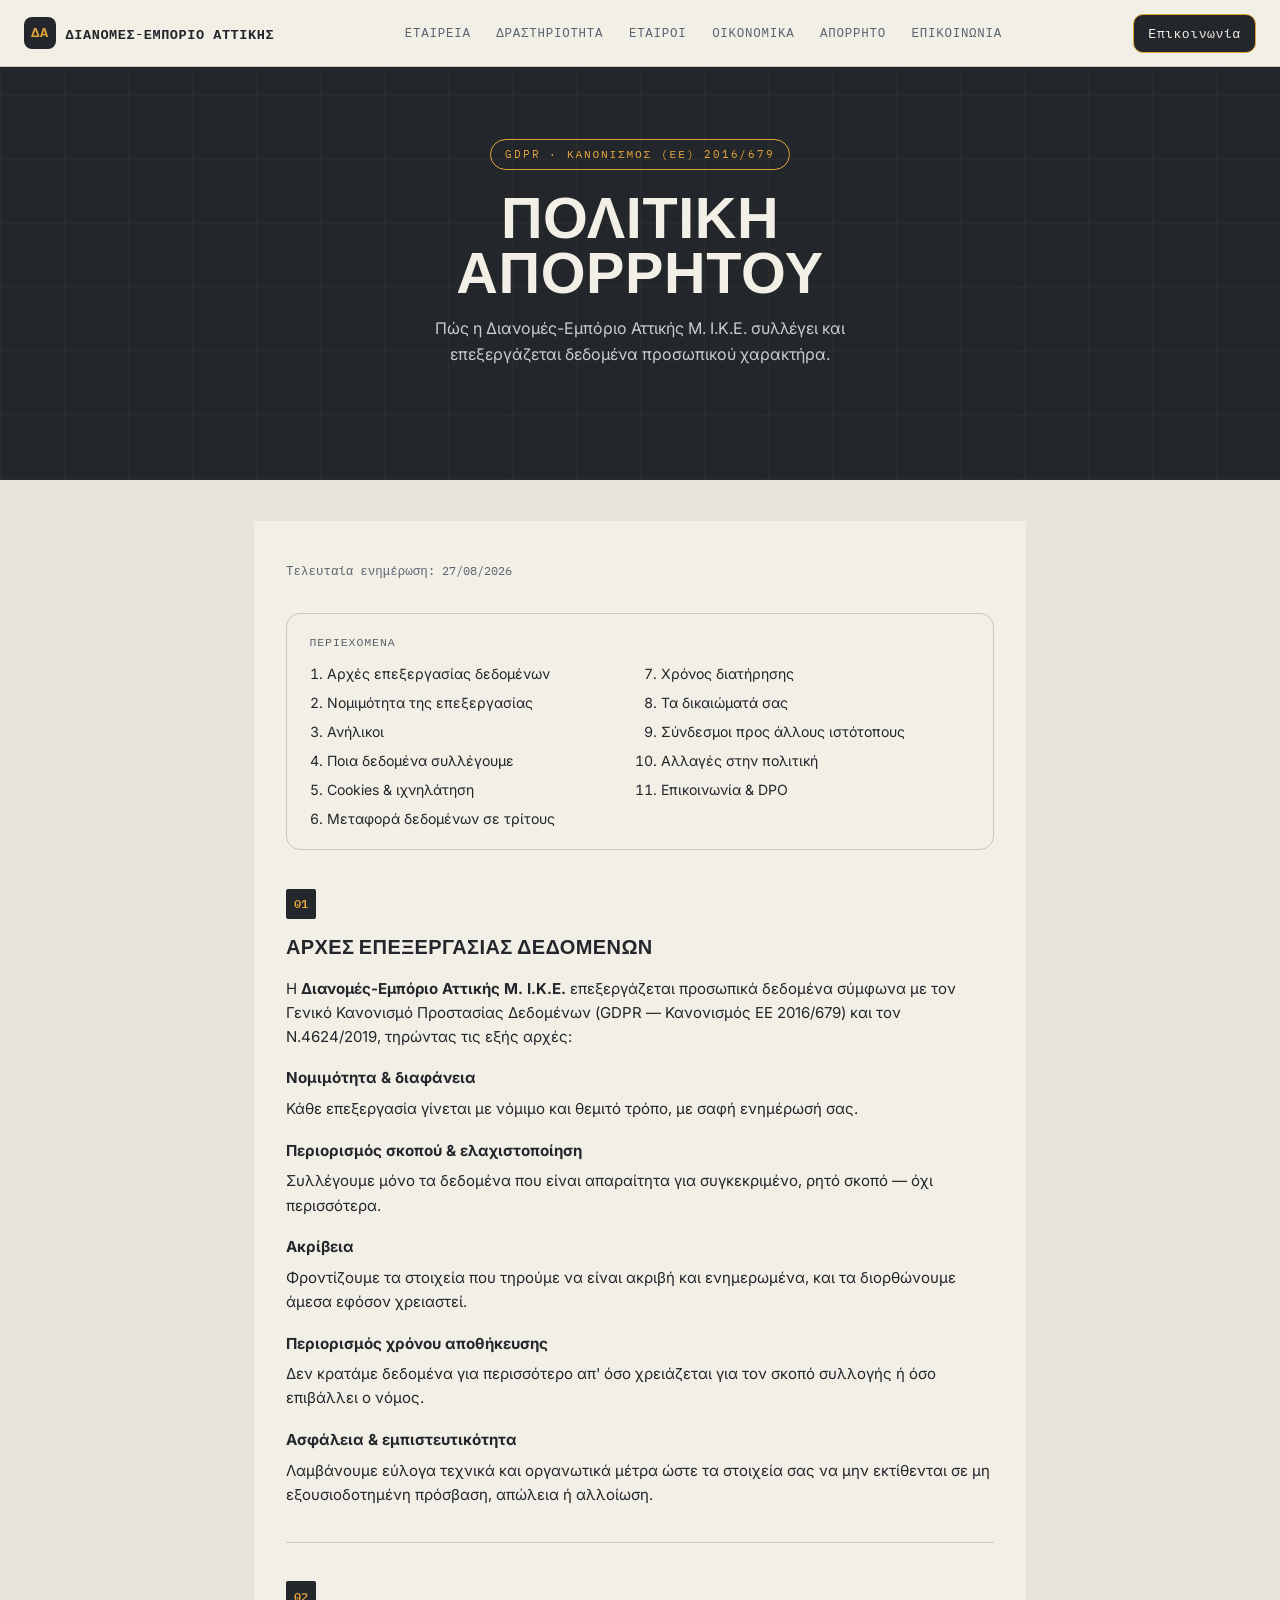
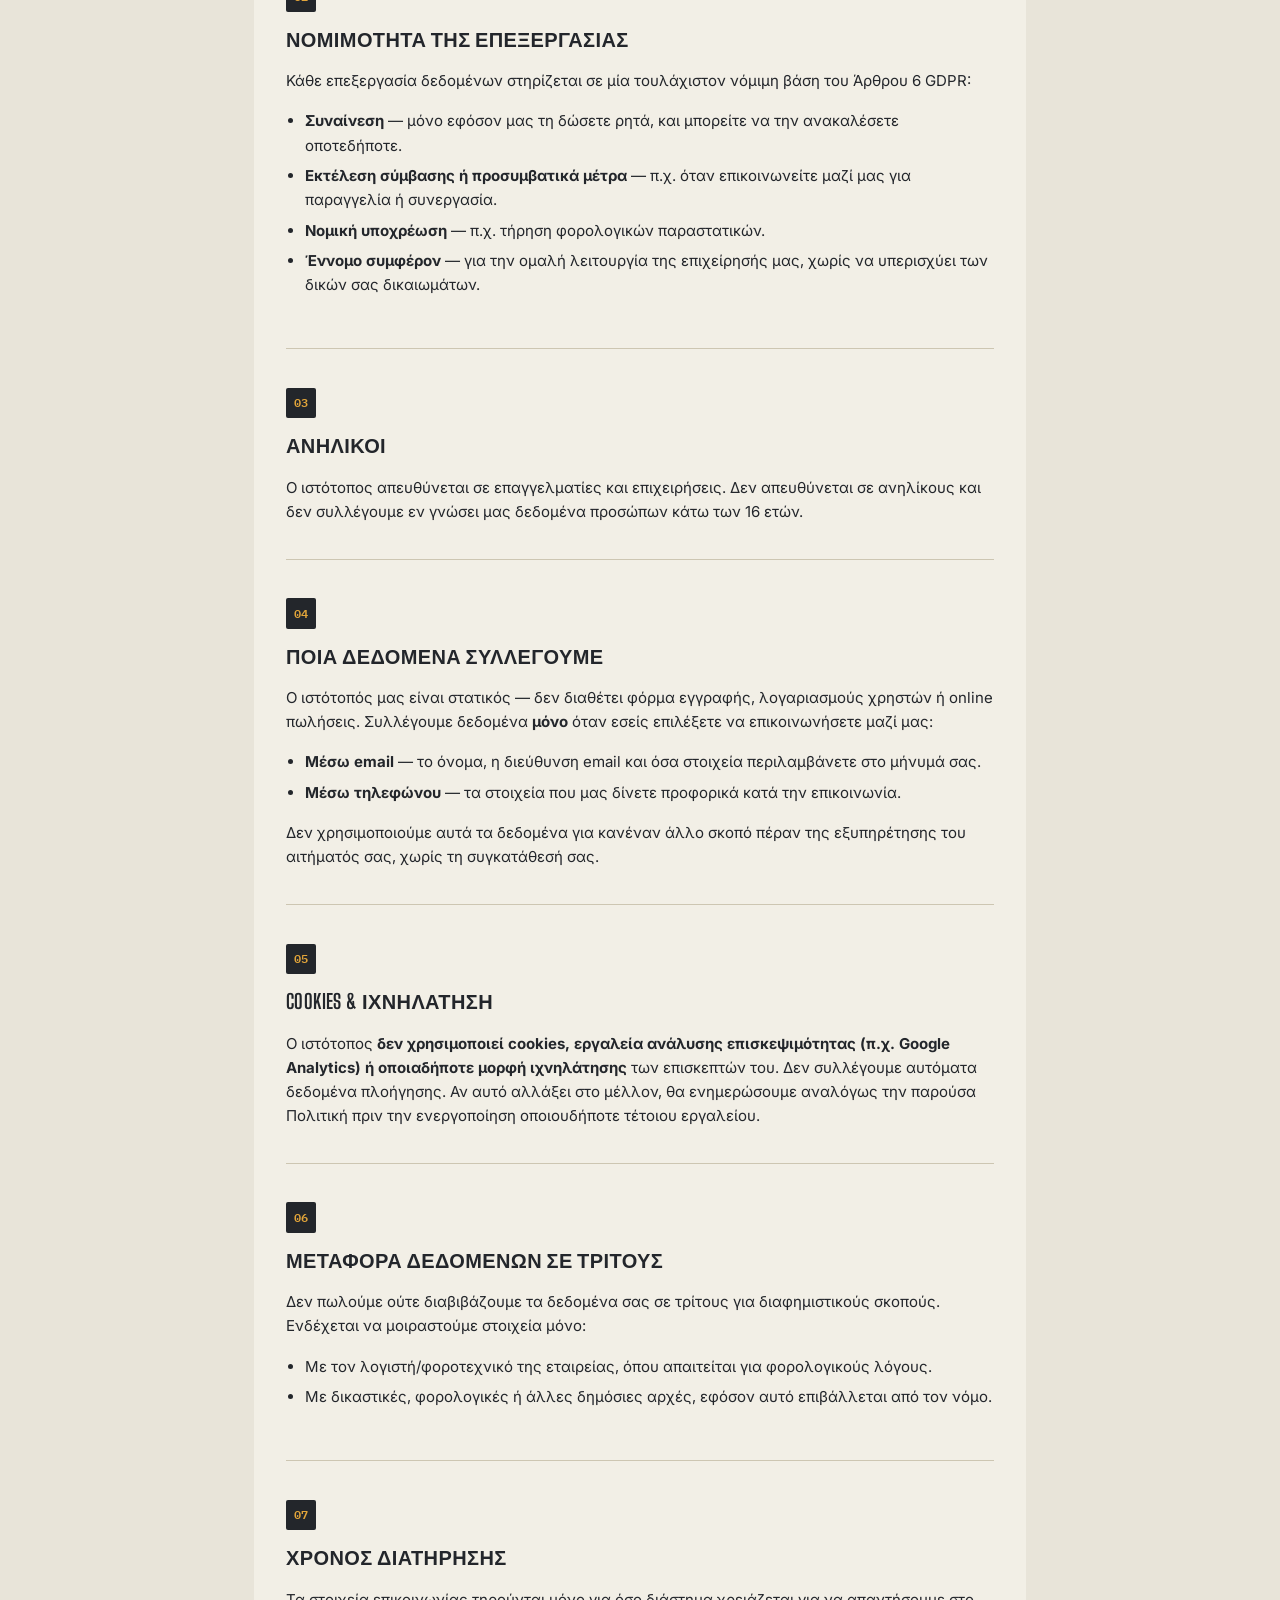
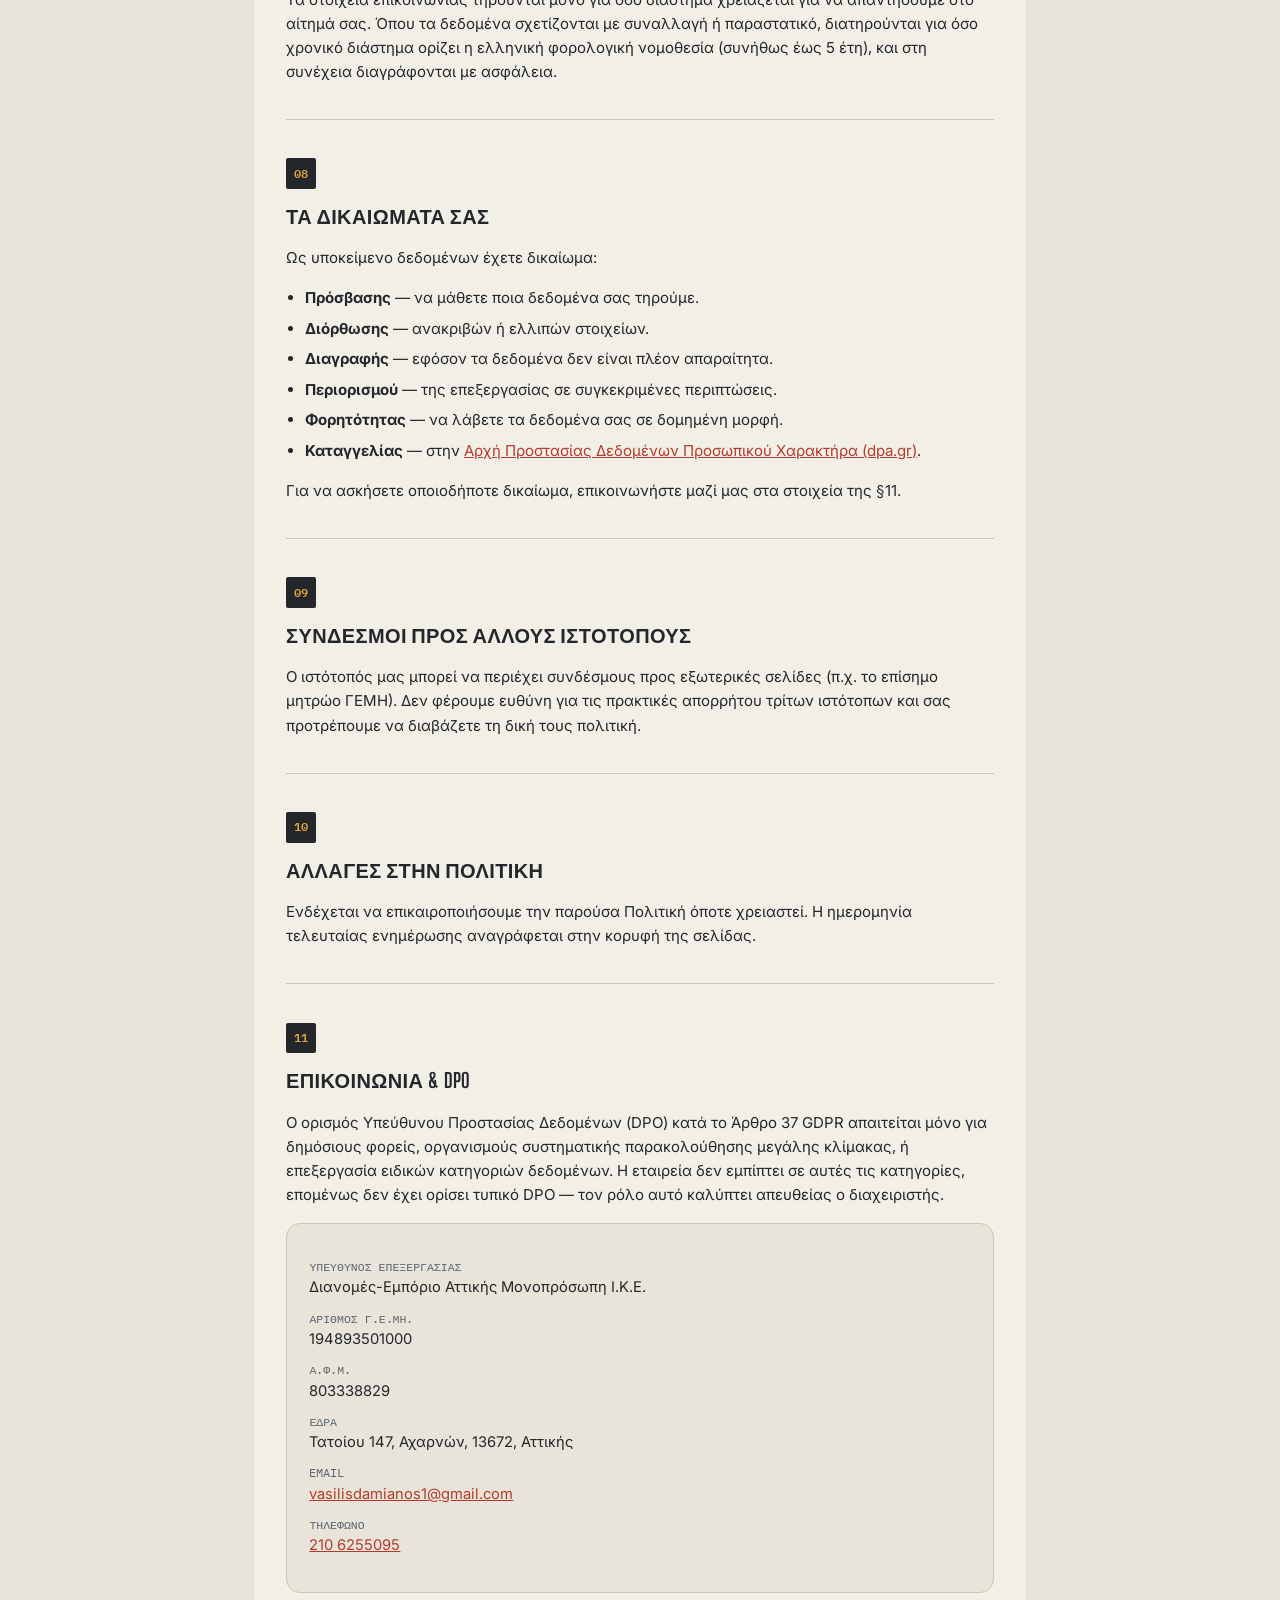
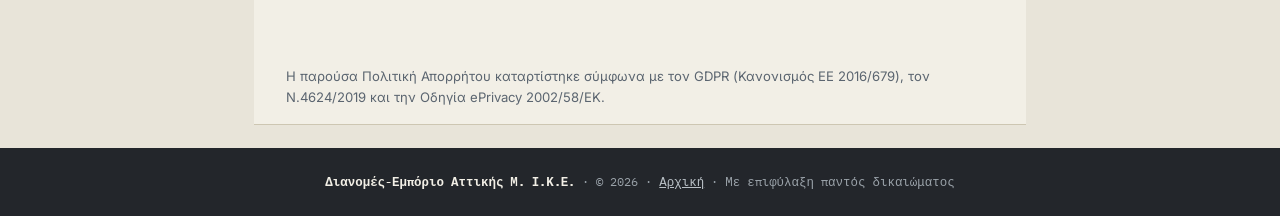
==== commit a59f51bb: "menu for mobile site" ====
--- a/privacy.html
+++ b/privacy.html
@@ -107,11 +107,14 @@
     <span class="mark">ΔΑ</span>
     ΔΙΑΝΟΜΕΣ-ΕΜΠΟΡΙΟ ΑΤΤΙΚΗΣ
   </a>
-  <ul>
+  <button class="nav-toggle" id="navToggle" aria-label="Μενού" aria-expanded="false">☰</button>
+  <ul id="navMenu">
     <li><a href="index.html#company">Εταιρεία</a></li>
     <li><a href="index.html#activity">Δραστηριότητα</a></li>
+    <li><a href="index.html#partners">Εταίροι</a></li>
     <li><a href="index.html#financials">Οικονομικά</a></li>
     <li><a href="privacy.html">Απόρρητο</a></li>
+    <li><a href="mailto:vasilisdamianos1@gmail.com">Επικοινωνία</a></li>
   </ul>
   <a class="btn cta" href="mailto:vasilisdamianos1@gmail.com">Επικοινωνία</a>
 </div>
@@ -271,6 +274,21 @@
 
 <script>
   document.getElementById('year').textContent = new Date().getFullYear();
+
+  const navToggle = document.getElementById('navToggle');
+  const navMenu = document.getElementById('navMenu');
+  if (navToggle && navMenu) {
+    navToggle.addEventListener('click', () => {
+      const isOpen = navMenu.classList.toggle('open');
+      navToggle.setAttribute('aria-expanded', isOpen ? 'true' : 'false');
+    });
+    navMenu.querySelectorAll('a').forEach(a => {
+      a.addEventListener('click', () => {
+        navMenu.classList.remove('open');
+        navToggle.setAttribute('aria-expanded', 'false');
+      });
+    });
+  }
 </script>
 
 </body>
--- a/style.css
+++ b/style.css
@@ -232,6 +232,7 @@
   justify-content:space-between;
   padding:.85rem 1.5rem;
   font-family:'IBM Plex Mono',monospace;
+  gap:1rem;
 }
 .topnav .brand{
   display:flex;
@@ -243,6 +244,10 @@
   letter-spacing:.04em;
   color:var(--ink);
   text-decoration:none;
+  white-space:nowrap;
+  overflow:hidden;
+  text-overflow:ellipsis;
+  min-width:0;
 }
 .topnav .mark{
   width:2rem;height:2rem;
@@ -252,6 +257,7 @@
   display:flex;align-items:center;justify-content:center;
   font-weight:700;
   font-size:.85rem;
+  flex-shrink:0;
 }
 .topnav ul{
   list-style:none;
@@ -269,8 +275,44 @@
   color:var(--paper-raised)!important;
   padding:.5rem .9rem;
   border-radius:10px;
+  white-space:nowrap;
+  flex-shrink:0;
 }
 .topnav .cta:hover{background:var(--stamp)}
+.nav-toggle{
+  display:none;
+  background:none;
+  border:1px solid var(--line);
+  border-radius:8px;
+  width:2.2rem;height:2.2rem;
+  align-items:center;
+  justify-content:center;
+  font-size:1.1rem;
+  color:var(--ink);
+  cursor:pointer;
+  flex-shrink:0;
+}
+
+@media (max-width:760px){
+  .topnav{flex-wrap:nowrap}
+  .topnav .brand{font-size:.72rem;max-width:11rem}
+  .topnav ul{
+    display:none;
+    position:absolute;
+    top:100%;
+    left:0;right:0;
+    background:var(--paper-raised);
+    border-bottom:1px solid var(--line);
+    flex-direction:column;
+    gap:0;
+    padding:.5rem 0;
+  }
+  .topnav ul.open{display:flex}
+  .topnav ul li{width:100%}
+  .topnav ul a{display:block;padding:.8rem 1.5rem}
+  .topnav .cta{display:none}
+  .nav-toggle{display:flex}
+}
 
 /* hero v2: crate-line pattern instead of photo */
 .hero{
